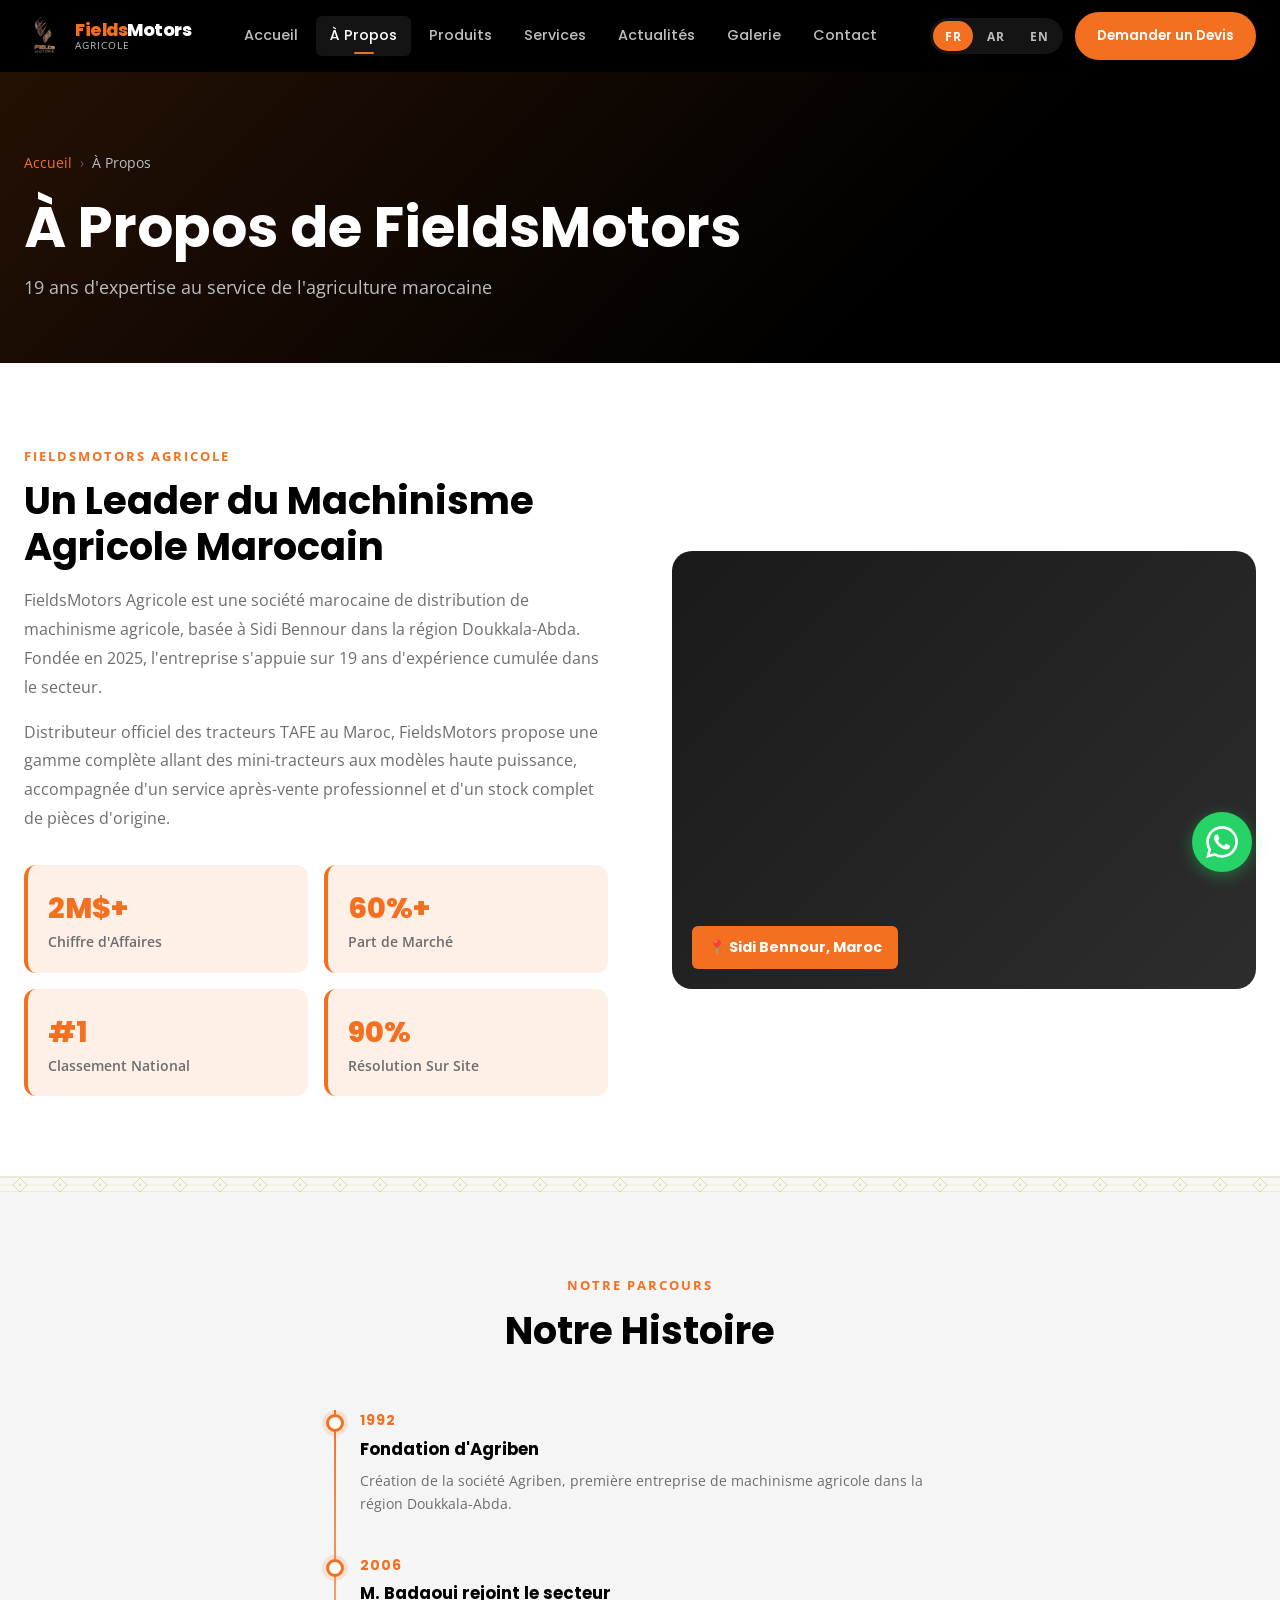
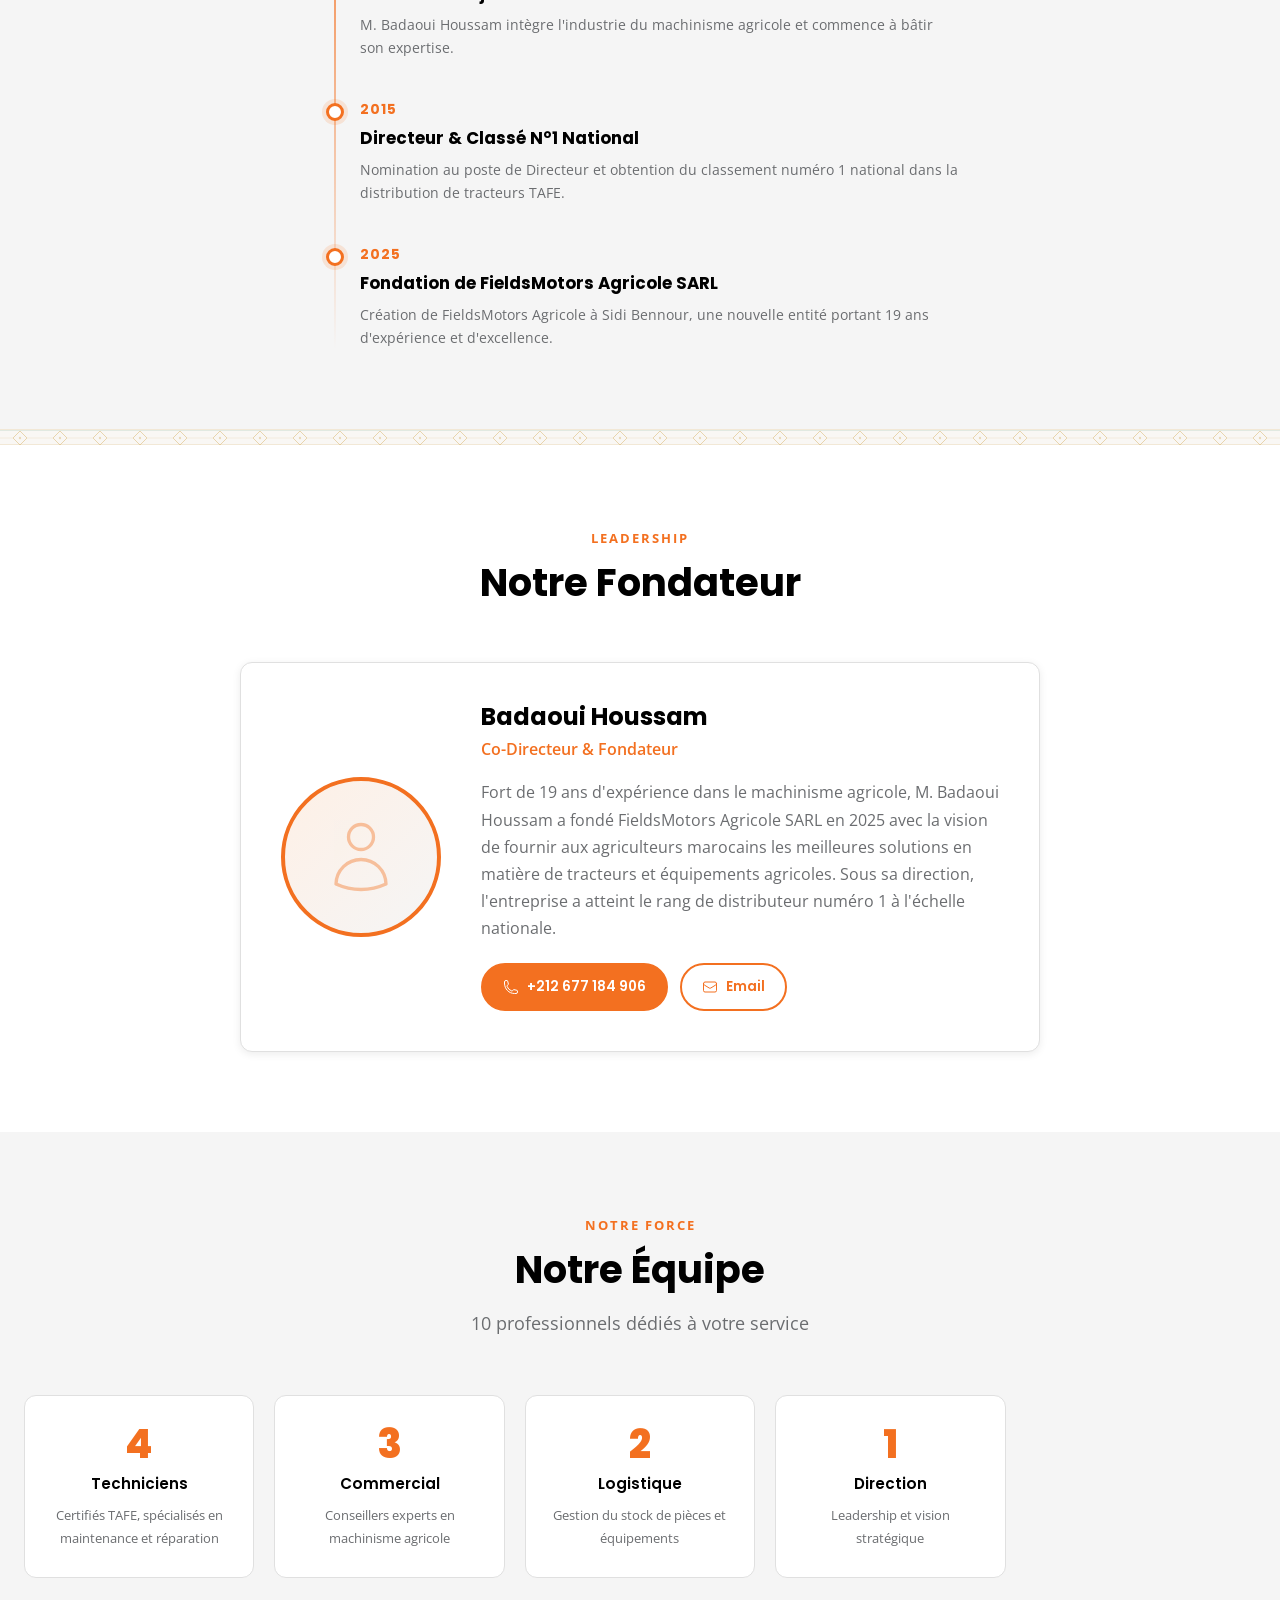
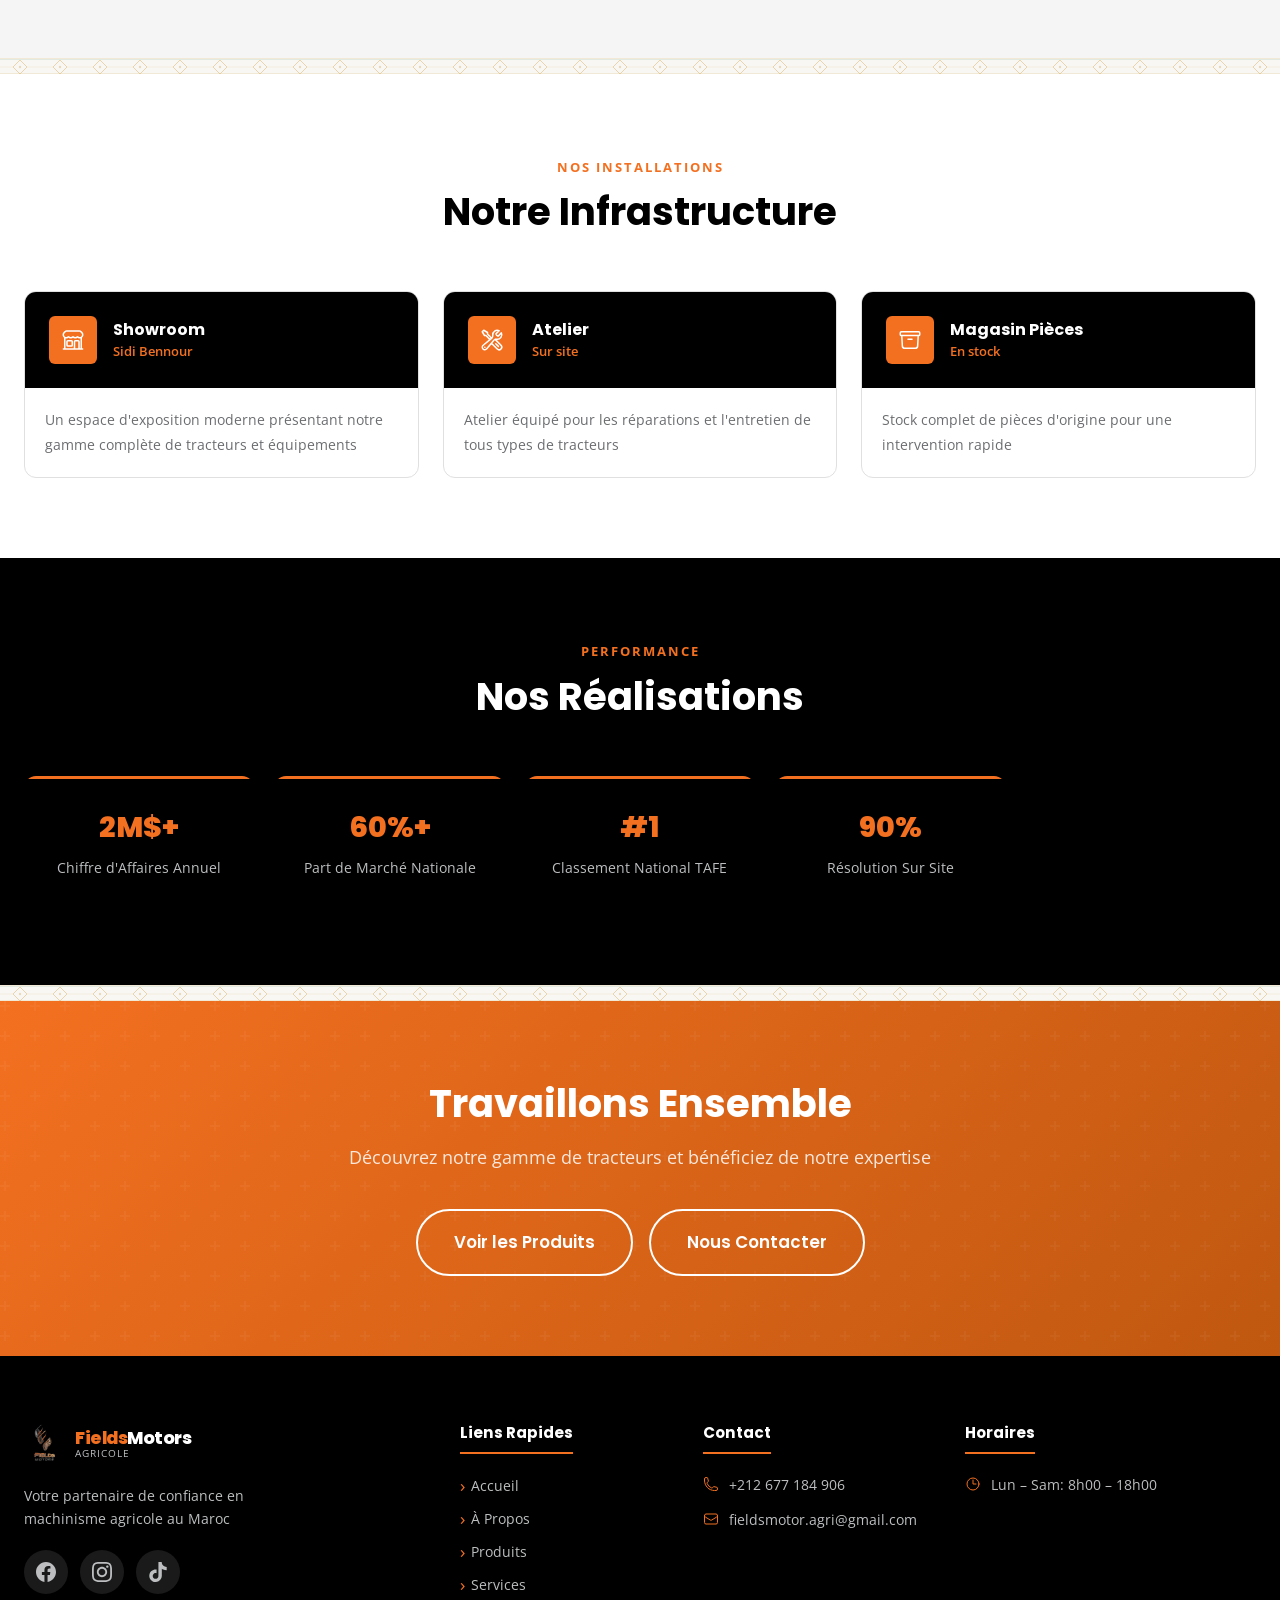
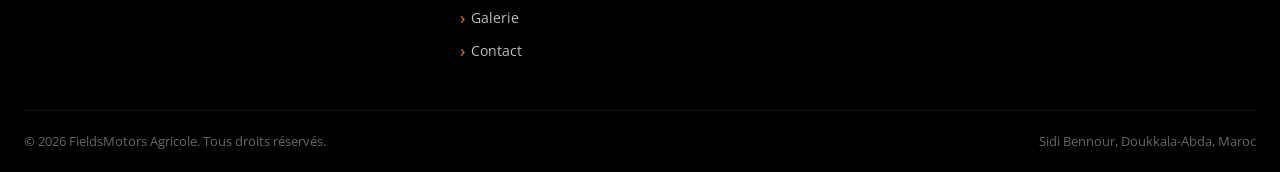
==== about.html @ 473019d5 "Initial commit - FieldsMotors Agricole website" ====
<!DOCTYPE html>
<html lang="fr" dir="ltr">
<head>
  <meta charset="UTF-8" />
  <meta name="viewport" content="width=device-width, initial-scale=1.0" />
  <title>À Propos - FieldsMotors Agricole</title>
  <meta name="description" content="Découvrez l'histoire de FieldsMotors Agricole, fondée à Sidi Bennour avec 19 ans d'expérience dans le machinisme agricole au Maroc." />
  <link rel="canonical" href="https://www.fieldsmotors.ma/about.html" />
  <link rel="icon" href="/favicon.ico" sizes="any" />
  <link rel="icon" href="/assets/images/favicon.svg" type="image/svg+xml" />
  <link rel="icon" type="image/png" sizes="96x96" href="/assets/images/favicon-96x96.png" />
  <link rel="apple-touch-icon" href="/assets/images/apple-touch-icon.png" />
  <link rel="manifest" href="/site.webmanifest" />
  <meta name="theme-color" content="#F37020" />
  <link rel="preconnect" href="https://fonts.googleapis.com" />
  <link rel="preconnect" href="https://fonts.gstatic.com" crossorigin />
  <link href="https://fonts.googleapis.com/css2?family=Poppins:wght@400;500;600;700;800&family=Open+Sans:wght@400;500;600&family=Cairo:wght@400;600;700;800&display=swap" rel="stylesheet" />
  <link rel="stylesheet" href="/assets/css/main.css" />
  <script type="application/ld+json">
  {"@context":"https://schema.org","@type":"LocalBusiness","name":"FieldsMotors Agricole","url":"https://www.fieldsmotors.ma","telephone":"+212677184906","address":{"@type":"PostalAddress","addressLocality":"Sidi Bennour","addressRegion":"Doukkala-Abda","addressCountry":"MA"}}
  </script>
</head>
<body>
  <a href="#main-content" class="skip-nav">Aller au contenu principal</a>

  <header class="site-header" role="banner">
    <div class="container header-inner">
      <a href="/" class="logo" aria-label="FieldsMotors Agricole - Accueil">
        <img src="/assets/images/logo.png" alt="FieldsMotors Logo" width="48" height="48" onerror="this.style.display='none'" />
        <div class="logo-text">
          <span class="logo-name">Fields<span>Motors</span></span>
          <span class="logo-tagline">Agricole</span>
        </div>
      </a>
      <nav class="main-nav" aria-label="Navigation principale">
        <a href="/" data-i18n="nav.home">Accueil</a>
        <a href="/about.html" data-i18n="nav.about">À Propos</a>
        <a href="/products.html" data-i18n="nav.products">Produits</a>
        <a href="/services.html" data-i18n="nav.services">Services</a>
        <a href="/news.html" data-i18n="nav.news">Actualités</a>
        <a href="/gallery.html" data-i18n="nav.gallery">Galerie</a>
        <a href="/contact.html" data-i18n="nav.contact">Contact</a>
      </nav>
      <div class="header-actions">
        <div class="lang-switcher" role="group" aria-label="Changer de langue">
          <button class="lang-btn active" data-lang="fr">FR</button>
          <button class="lang-btn" data-lang="ar">AR</button>
          <button class="lang-btn" data-lang="en">EN</button>
        </div>
        <a href="/contact.html" class="btn btn-primary btn-sm" data-i18n="nav.quote">Demander un Devis</a>
        <button class="menu-toggle" aria-label="Menu" aria-expanded="false" aria-controls="mobile-nav">
          <span></span><span></span><span></span>
        </button>
      </div>
    </div>
  </header>

  <nav class="mobile-nav" id="mobile-nav" aria-label="Navigation mobile">
    <a href="/" data-i18n="nav.home">Accueil</a>
    <a href="/about.html" data-i18n="nav.about">À Propos</a>
    <a href="/products.html" data-i18n="nav.products">Produits</a>
    <a href="/services.html" data-i18n="nav.services">Services</a>
    <a href="/news.html" data-i18n="nav.news">Actualités</a>
    <a href="/gallery.html" data-i18n="nav.gallery">Galerie</a>
    <a href="/contact.html" data-i18n="nav.contact">Contact</a>
    <div class="mobile-lang">
      <button class="lang-btn" data-lang="fr">FR</button>
      <button class="lang-btn" data-lang="ar">AR</button>
      <button class="lang-btn" data-lang="en">EN</button>
    </div>
  </nav>

  <main id="main-content">

    <!-- Page Hero -->
    <div class="page-hero">
      <div class="container">
        <nav class="breadcrumb" aria-label="Fil d'Ariane">
          <a href="/" data-i18n="nav.home">Accueil</a>
          <span class="breadcrumb-sep" aria-hidden="true">›</span>
          <span data-i18n="nav.about">À Propos</span>
        </nav>
        <h1 data-i18n="about.title">À Propos de FieldsMotors</h1>
        <p data-i18n="about.subtitle">19 ans d'expertise au service de l'agriculture marocaine</p>
      </div>
    </div>

    <!-- Company Overview -->
    <section class="section" aria-labelledby="overview-heading">
      <div class="container">
        <div style="display:grid;grid-template-columns:1fr 1fr;gap:64px;align-items:center;">
          <div class="reveal-left">
            <span class="section-label">FieldsMotors Agricole</span>
            <h2 class="section-title" id="overview-heading">Un Leader du Machinisme Agricole Marocain</h2>
            <p style="color:var(--color-text-secondary);margin-bottom:16px;line-height:1.8;">
              FieldsMotors Agricole est une société marocaine de distribution de machinisme agricole, basée à Sidi Bennour dans la région Doukkala-Abda. Fondée en 2025, l'entreprise s'appuie sur 19 ans d'expérience cumulée dans le secteur.
            </p>
            <p style="color:var(--color-text-secondary);margin-bottom:32px;line-height:1.8;">
              Distributeur officiel des tracteurs TAFE au Maroc, FieldsMotors propose une gamme complète allant des mini-tracteurs aux modèles haute puissance, accompagnée d'un service après-vente professionnel et d'un stock complet de pièces d'origine.
            </p>
            <div style="display:grid;grid-template-columns:1fr 1fr;gap:16px;">
              <div style="padding:20px;background:var(--color-orange-tint);border-radius:var(--radius-md);border-left:4px solid var(--color-orange);">
                <div style="font-family:var(--font-heading);font-size:1.8rem;font-weight:800;color:var(--color-orange);">2M$+</div>
                <div style="font-size:0.85rem;color:var(--color-text-secondary);font-weight:600;">Chiffre d'Affaires</div>
              </div>
              <div style="padding:20px;background:var(--color-orange-tint);border-radius:var(--radius-md);border-left:4px solid var(--color-orange);">
                <div style="font-family:var(--font-heading);font-size:1.8rem;font-weight:800;color:var(--color-orange);">60%+</div>
                <div style="font-size:0.85rem;color:var(--color-text-secondary);font-weight:600;">Part de Marché</div>
              </div>
              <div style="padding:20px;background:var(--color-orange-tint);border-radius:var(--radius-md);border-left:4px solid var(--color-orange);">
                <div style="font-family:var(--font-heading);font-size:1.8rem;font-weight:800;color:var(--color-orange);">#1</div>
                <div style="font-size:0.85rem;color:var(--color-text-secondary);font-weight:600;">Classement National</div>
              </div>
              <div style="padding:20px;background:var(--color-orange-tint);border-radius:var(--radius-md);border-left:4px solid var(--color-orange);">
                <div style="font-family:var(--font-heading);font-size:1.8rem;font-weight:800;color:var(--color-orange);">90%</div>
                <div style="font-size:0.85rem;color:var(--color-text-secondary);font-weight:600;">Résolution Sur Site</div>
              </div>
            </div>
          </div>
          <div class="reveal-right">
            <!-- Company image placeholder -->
            <div style="border-radius:var(--radius-lg);overflow:hidden;aspect-ratio:4/3;background:linear-gradient(135deg,#1a1a1a,#2d2d2d);display:flex;align-items:center;justify-content:center;position:relative;">
              <img src="/assets/images/showroom.webp" alt="Showroom FieldsMotors Sidi Bennour" style="width:100%;height:100%;object-fit:cover;" loading="lazy" onerror="this.style.display='none'" />
              <div style="position:absolute;bottom:20px;left:20px;background:var(--color-orange);color:white;padding:10px 16px;border-radius:var(--radius-sm);font-family:var(--font-heading);font-weight:700;font-size:0.9rem;">
                📍 Sidi Bennour, Maroc
              </div>
            </div>
          </div>
        </div>
      </div>
    </section>

    <div class="zellige-divider" aria-hidden="true"></div>

    <!-- Timeline -->
    <section class="section section-bg-light" aria-labelledby="timeline-heading">
      <div class="container">
        <div class="section-header text-center reveal">
          <span class="section-label">Notre Parcours</span>
          <h2 class="section-title" id="timeline-heading" data-i18n="about.timeline_title">Notre Histoire</h2>
        </div>
        <div style="max-width:640px;margin:0 auto;">
          <div class="timeline">
            <div class="timeline-item">
              <div class="timeline-dot"></div>
              <div class="timeline-year">1992</div>
              <div class="timeline-title" data-i18n="about.t_1992">Fondation d'Agriben</div>
              <div class="timeline-desc">Création de la société Agriben, première entreprise de machinisme agricole dans la région Doukkala-Abda.</div>
            </div>
            <div class="timeline-item">
              <div class="timeline-dot"></div>
              <div class="timeline-year">2006</div>
              <div class="timeline-title" data-i18n="about.t_2006">M. Badaoui rejoint le secteur</div>
              <div class="timeline-desc">M. Badaoui Houssam intègre l'industrie du machinisme agricole et commence à bâtir son expertise.</div>
            </div>
            <div class="timeline-item">
              <div class="timeline-dot"></div>
              <div class="timeline-year">2015</div>
              <div class="timeline-title" data-i18n="about.t_2015">Directeur & Classé N°1 National</div>
              <div class="timeline-desc">Nomination au poste de Directeur et obtention du classement numéro 1 national dans la distribution de tracteurs TAFE.</div>
            </div>
            <div class="timeline-item">
              <div class="timeline-dot"></div>
              <div class="timeline-year">2025</div>
              <div class="timeline-title" data-i18n="about.t_2025">Fondation de FieldsMotors Agricole</div>
              <div class="timeline-desc">Création de FieldsMotors Agricole à Sidi Bennour, une nouvelle entité portant 19 ans d'expérience et d'excellence.</div>
            </div>
          </div>
        </div>
      </div>
    </section>

    <div class="zellige-divider" aria-hidden="true"></div>

    <!-- Founder -->
    <section class="section" aria-labelledby="founder-heading">
      <div class="container">
        <div class="section-header text-center reveal">
          <span class="section-label">Leadership</span>
          <h2 class="section-title" id="founder-heading" data-i18n="about.founder_title">Notre Fondateur</h2>
        </div>
        <div class="founder-card reveal" style="max-width:800px;margin:0 auto;">
          <div class="founder-photo">
            <img src="/assets/images/founder.webp" alt="Badaoui Houssam - Co-Directeur FieldsMotors" loading="lazy"
              onerror="this.style.display='none';this.nextElementSibling.style.display='flex'" />
            <div class="founder-photo-placeholder" style="display:none;align-items:center;justify-content:center;width:100%;height:100%;">
              <svg xmlns="http://www.w3.org/2000/svg" fill="none" viewBox="0 0 24 24" stroke-width="1" stroke="currentColor" aria-hidden="true"><path stroke-linecap="round" stroke-linejoin="round" d="M15.75 6a3.75 3.75 0 11-7.5 0 3.75 3.75 0 017.5 0zM4.501 20.118a7.5 7.5 0 0114.998 0A17.933 17.933 0 0112 21.75c-2.676 0-5.216-.584-7.499-1.632z" /></svg>
            </div>
          </div>
          <div>
            <h3 class="founder-name" data-i18n="about.founder_name">Badaoui Houssam</h3>
            <p class="founder-role" data-i18n="about.founder_role">Co-Directeur & Fondateur</p>
            <p class="founder-bio" data-i18n="about.founder_bio">Fort de 19 ans d'expérience dans le machinisme agricole, M. Badaoui Houssam a fondé FieldsMotors Agricole en 2025 avec la vision de fournir aux agriculteurs marocains les meilleures solutions en matière de tracteurs et équipements agricoles.</p>
            <div style="display:flex;gap:12px;margin-top:20px;flex-wrap:wrap;">
              <a href="tel:+212677184906" class="btn btn-primary btn-sm">
                <svg xmlns="http://www.w3.org/2000/svg" fill="none" viewBox="0 0 24 24" stroke-width="1.5" stroke="currentColor" style="width:16px;height:16px;" aria-hidden="true"><path stroke-linecap="round" stroke-linejoin="round" d="M2.25 6.75c0 8.284 6.716 15 15 15h2.25a2.25 2.25 0 002.25-2.25v-1.372c0-.516-.351-.966-.852-1.091l-4.423-1.106c-.44-.11-.902.055-1.173.417l-.97 1.293c-.282.376-.769.542-1.21.38a12.035 12.035 0 01-7.143-7.143c-.162-.441.004-.928.38-1.21l1.293-.97c.363-.271.527-.734.417-1.173L6.963 3.102a1.125 1.125 0 00-1.091-.852H4.5A2.25 2.25 0 002.25 4.5v2.25z" /></svg>
                +212 677 184 906
              </a>
              <a href="mailto:fieldsmotor.agri@gmail.com" class="btn btn-outline btn-sm">
                <svg xmlns="http://www.w3.org/2000/svg" fill="none" viewBox="0 0 24 24" stroke-width="1.5" stroke="currentColor" style="width:16px;height:16px;" aria-hidden="true"><path stroke-linecap="round" stroke-linejoin="round" d="M21.75 6.75v10.5a2.25 2.25 0 01-2.25 2.25h-15a2.25 2.25 0 01-2.25-2.25V6.75m19.5 0A2.25 2.25 0 0019.5 4.5h-15a2.25 2.25 0 00-2.25 2.25m19.5 0v.243a2.25 2.25 0 01-1.07 1.916l-7.5 4.615a2.25 2.25 0 01-2.36 0L3.32 8.91a2.25 2.25 0 01-1.07-1.916V6.75" /></svg>
                Email
              </a>
            </div>
          </div>
        </div>
      </div>
    </section>

    <!-- Team -->
    <section class="section section-bg-light" aria-labelledby="team-heading">
      <div class="container">
        <div class="section-header text-center reveal">
          <span class="section-label">Notre Force</span>
          <h2 class="section-title" id="team-heading" data-i18n="about.team_title">Notre Équipe</h2>
          <p class="section-subtitle">10 professionnels dédiés à votre service</p>
        </div>
        <div class="team-grid stagger">
          <div class="team-card">
            <div class="team-count" data-counter="4">4</div>
            <div class="team-role" data-i18n="about.team_technicians">Techniciens</div>
            <p style="font-size:0.82rem;color:var(--color-text-secondary);margin-top:8px;">Certifiés TAFE, spécialisés en maintenance et réparation</p>
          </div>
          <div class="team-card">
            <div class="team-count" data-counter="3">3</div>
            <div class="team-role" data-i18n="about.team_sales">Commercial</div>
            <p style="font-size:0.82rem;color:var(--color-text-secondary);margin-top:8px;">Conseillers experts en machinisme agricole</p>
          </div>
          <div class="team-card">
            <div class="team-count" data-counter="2">2</div>
            <div class="team-role" data-i18n="about.team_warehouse">Logistique</div>
            <p style="font-size:0.82rem;color:var(--color-text-secondary);margin-top:8px;">Gestion du stock de pièces et équipements</p>
          </div>
          <div class="team-card">
            <div class="team-count" data-counter="1">1</div>
            <div class="team-role" data-i18n="about.team_management">Direction</div>
            <p style="font-size:0.82rem;color:var(--color-text-secondary);margin-top:8px;">Leadership et vision stratégique</p>
          </div>
        </div>
      </div>
    </section>

    <div class="zellige-divider" aria-hidden="true"></div>

    <!-- Infrastructure -->
    <section class="section" aria-labelledby="infra-heading">
      <div class="container">
        <div class="section-header text-center reveal">
          <span class="section-label">Nos Installations</span>
          <h2 class="section-title" id="infra-heading" data-i18n="about.infra_title">Notre Infrastructure</h2>
        </div>
        <div class="infra-grid stagger">
          <div class="infra-card">
            <div class="infra-card-header">
              <div class="infra-icon" aria-hidden="true">
                <svg xmlns="http://www.w3.org/2000/svg" fill="none" viewBox="0 0 24 24" stroke-width="1.5" stroke="currentColor"><path stroke-linecap="round" stroke-linejoin="round" d="M13.5 21v-7.5a.75.75 0 01.75-.75h3a.75.75 0 01.75.75V21m-4.5 0H2.36m11.14 0H18m0 0h3.64m-1.39 0V9.349m-16.5 11.65V9.35m0 0a3.001 3.001 0 003.75-.615A2.993 2.993 0 009.75 9.75c.896 0 1.7-.393 2.25-1.016a2.993 2.993 0 002.25 1.016c.896 0 1.7-.393 2.25-1.016a3.001 3.001 0 003.75.614m-16.5 0a3.004 3.004 0 01-.621-4.72L4.318 3.44A1.5 1.5 0 015.378 3h13.243a1.5 1.5 0 011.06.44l1.19 1.189a3 3 0 01-.621 4.72m-13.5 8.65h3.75a.75.75 0 00.75-.75V13.5a.75.75 0 00-.75-.75H6.75a.75.75 0 00-.75.75v3.75c0 .415.336.75.75.75z" /></svg>
              </div>
              <div>
                <h3 data-i18n="about.infra_showroom">Showroom</h3>
                <div class="infra-location" data-i18n="about.infra_showroom_loc">Sidi Bennour</div>
              </div>
            </div>
            <div class="infra-card-body">
              <p data-i18n="about.infra_showroom_desc">Un espace d'exposition moderne présentant notre gamme complète de tracteurs et équipements</p>
            </div>
          </div>
          <div class="infra-card">
            <div class="infra-card-header">
              <div class="infra-icon" aria-hidden="true">
                <svg xmlns="http://www.w3.org/2000/svg" fill="none" viewBox="0 0 24 24" stroke-width="1.5" stroke="currentColor"><path stroke-linecap="round" stroke-linejoin="round" d="M11.42 15.17L17.25 21A2.652 2.652 0 0021 17.25l-5.877-5.877M11.42 15.17l2.496-3.03c.317-.384.74-.626 1.208-.766M11.42 15.17l-4.655 5.653a2.548 2.548 0 11-3.586-3.586l6.837-5.63m5.108-.233c.55-.164 1.163-.188 1.743-.14a4.5 4.5 0 004.486-6.336l-3.276 3.277a3.004 3.004 0 01-2.25-2.25l3.276-3.276a4.5 4.5 0 00-6.336 4.486c.091 1.076-.071 2.264-.904 2.95l-.102.085m-1.745 1.437L5.909 7.5H4.5L2.25 3.75l1.5-1.5L7.5 4.5v1.409l4.26 4.26m-1.745 1.437l1.745-1.437m6.615 8.206L15.75 15.75M4.867 19.125h.008v.008h-.008v-.008z" /></svg>
              </div>
              <div>
                <h3 data-i18n="about.infra_workshop">Atelier</h3>
                <div class="infra-location" data-i18n="about.infra_workshop_loc">Sur site</div>
              </div>
            </div>
            <div class="infra-card-body">
              <p data-i18n="about.infra_workshop_desc">Atelier équipé pour les réparations et l'entretien de tous types de tracteurs</p>
            </div>
          </div>
          <div class="infra-card">
            <div class="infra-card-header">
              <div class="infra-icon" aria-hidden="true">
                <svg xmlns="http://www.w3.org/2000/svg" fill="none" viewBox="0 0 24 24" stroke-width="1.5" stroke="currentColor"><path stroke-linecap="round" stroke-linejoin="round" d="M20.25 7.5l-.625 10.632a2.25 2.25 0 01-2.247 2.118H6.622a2.25 2.25 0 01-2.247-2.118L3.75 7.5M10 11.25h4M3.375 7.5h17.25c.621 0 1.125-.504 1.125-1.125v-1.5c0-.621-.504-1.125-1.125-1.125H3.375c-.621 0-1.125.504-1.125 1.125v1.5c0 .621.504 1.125 1.125 1.125z" /></svg>
              </div>
              <div>
                <h3 data-i18n="about.infra_parts">Magasin Pièces</h3>
                <div class="infra-location" data-i18n="about.infra_parts_loc">En stock</div>
              </div>
            </div>
            <div class="infra-card-body">
              <p data-i18n="about.infra_parts_desc">Stock complet de pièces d'origine pour une intervention rapide</p>
            </div>
          </div>
        </div>
      </div>
    </section>

    <!-- Achievements -->
    <section class="section section-bg-dark" aria-labelledby="achievements-heading">
      <div class="container">
        <div class="section-header text-center reveal">
          <span class="section-label" style="color:var(--color-orange);">Performance</span>
          <h2 class="section-title" id="achievements-heading" data-i18n="about.achievements_title">Nos Réalisations</h2>
        </div>
        <div class="achievements-grid stagger">
          <div class="achievement-badge">
            <div class="achievement-value">2M$+</div>
            <div class="achievement-label">Chiffre d'Affaires Annuel</div>
          </div>
          <div class="achievement-badge">
            <div class="achievement-value">60%+</div>
            <div class="achievement-label">Part de Marché Nationale</div>
          </div>
          <div class="achievement-badge">
            <div class="achievement-value">#1</div>
            <div class="achievement-label">Classement National TAFE</div>
          </div>
          <div class="achievement-badge">
            <div class="achievement-value">90%</div>
            <div class="achievement-label">Résolution Sur Site</div>
          </div>
        </div>
      </div>
    </section>

    <div class="zellige-divider" aria-hidden="true"></div>

    <!-- CTA -->
    <section class="cta-section">
      <div class="container">
        <h2>Travaillons Ensemble</h2>
        <p>Découvrez notre gamme de tracteurs et bénéficiez de notre expertise</p>
        <div class="cta-actions">
          <a href="/products.html" class="btn btn-secondary btn-lg">Voir les Produits</a>
          <a href="/contact.html" class="btn btn-secondary btn-lg">Nous Contacter</a>
        </div>
      </div>
    </section>

  </main>

  <!-- Footer (same as index) -->
  <footer class="site-footer" role="contentinfo">
    <div class="container">
      <div class="footer-grid">
        <div class="footer-brand">
          <a href="/" class="logo"><img src="/assets/images/logo.png" alt="FieldsMotors Logo" width="40" height="40" onerror="this.style.display='none'" /><div class="logo-text"><span class="logo-name">Fields<span>Motors</span></span><span class="logo-tagline">Agricole</span></div></a>
          <p class="footer-tagline" data-i18n="footer.tagline">Votre partenaire de confiance en machinisme agricole au Maroc</p>
          <div class="social-links">
            <a href="https://www.facebook.com/share/1BM3pNTTG8/?mibextid=wwXIfr" class="social-link" aria-label="Facebook"><svg xmlns="http://www.w3.org/2000/svg" viewBox="0 0 24 24" fill="currentColor"><path d="M24 12.073c0-6.627-5.373-12-12-12s-12 5.373-12 12c0 5.99 4.388 10.954 10.125 11.854v-8.385H7.078v-3.47h3.047V9.43c0-3.007 1.792-4.669 4.533-4.669 1.312 0 2.686.235 2.686.235v2.953H15.83c-1.491 0-1.956.925-1.956 1.874v2.25h3.328l-.532 3.47h-2.796v8.385C19.612 23.027 24 18.062 24 12.073z"/></svg></a>
            <a href="https://www.instagram.com/fieldsmotor_agricole?igsh=MWEyeWpteXQ4NmF6cQ==" class="social-link" aria-label="Instagram"><svg xmlns="http://www.w3.org/2000/svg" viewBox="0 0 24 24" fill="currentColor"><path d="M12 2.163c3.204 0 3.584.012 4.85.07 3.252.148 4.771 1.691 4.919 4.919.058 1.265.069 1.645.069 4.849 0 3.205-.012 3.584-.069 4.849-.149 3.225-1.664 4.771-4.919 4.919-1.266.058-1.644.07-4.85.07-3.204 0-3.584-.012-4.849-.07-3.26-.149-4.771-1.699-4.919-4.92-.058-1.265-.07-1.644-.07-4.849 0-3.204.013-3.583.07-4.849.149-3.227 1.664-4.771 4.919-4.919 1.266-.057 1.645-.069 4.849-.069zm0-2.163c-3.259 0-3.667.014-4.947.072-4.358.2-6.78 2.618-6.98 6.98-.059 1.281-.073 1.689-.073 4.948 0 3.259.014 3.668.072 4.948.2 4.358 2.618 6.78 6.98 6.98 1.281.058 1.689.072 4.948.072 3.259 0 3.668-.014 4.948-.072 4.354-.2 6.782-2.618 6.979-6.98.059-1.28.073-1.689.073-4.948 0-3.259-.014-3.667-.072-4.947-.196-4.354-2.617-6.78-6.979-6.98-1.281-.059-1.69-.073-4.949-.073zm0 5.838c-3.403 0-6.162 2.759-6.162 6.162s2.759 6.163 6.162 6.163 6.162-2.759 6.162-6.163c0-3.403-2.759-6.162-6.162-6.162zm0 10.162c-2.209 0-4-1.79-4-4 0-2.209 1.791-4 4-4s4 1.791 4 4c0 2.21-1.791 4-4 4zm6.406-11.845c-.796 0-1.441.645-1.441 1.44s.645 1.44 1.441 1.44c.795 0 1.439-.645 1.439-1.44s-.644-1.44-1.439-1.44z"/></svg></a>
            <a href="https://www.tiktok.com/@fieldsmotors.agricole?_r=1&_t=ZS-95PN9SLzEc1" class="social-link" aria-label="TikTok"><svg xmlns="http://www.w3.org/2000/svg" viewBox="0 0 24 24" fill="currentColor"><path d="M12.525.02c1.31-.02 2.61-.01 3.91-.02.08 1.53.63 3.09 1.75 4.17 1.12 1.11 2.7 1.62 4.24 1.79v4.03c-1.44-.05-2.89-.35-4.2-.97-.57-.26-1.1-.59-1.62-.93-.01 2.92.01 5.84-.02 8.75-.08 1.4-.54 2.79-1.35 3.94-1.31 1.92-3.58 3.17-5.91 3.21-1.43.08-2.86-.31-4.08-1.03-2.02-1.19-3.44-3.37-3.65-5.71-.02-.5-.03-1-.01-1.49.18-1.9 1.12-3.72 2.58-4.96 1.66-1.44 3.98-2.13 6.15-1.72.02 1.48-.04 2.96-.04 4.44-.99-.32-2.15-.23-3.02.37-.63.41-1.11 1.04-1.36 1.75-.21.51-.15 1.07-.14 1.61.24 1.64 1.82 3.02 3.5 2.87 1.12-.01 2.19-.66 2.77-1.61.19-.33.4-.67.41-1.06.1-1.79.06-3.57.07-5.36.01-4.03-.01-8.05.02-12.07z"/></svg></a>
          </div>
        </div>
        <div class="footer-col"><h4 data-i18n="footer.links_title">Liens Rapides</h4><nav class="footer-links"><a href="/" data-i18n="nav.home">Accueil</a><a href="/about.html" data-i18n="nav.about">À Propos</a><a href="/products.html" data-i18n="nav.products">Produits</a><a href="/services.html" data-i18n="nav.services">Services</a><a href="/gallery.html" data-i18n="nav.gallery">Galerie</a><a href="/contact.html" data-i18n="nav.contact">Contact</a></nav></div>
        <div class="footer-col"><h4 data-i18n="footer.contact_title">Contact</h4><div class="footer-contact-items"><div class="footer-contact-item"><svg xmlns="http://www.w3.org/2000/svg" fill="none" viewBox="0 0 24 24" stroke-width="1.5" stroke="currentColor" aria-hidden="true"><path stroke-linecap="round" stroke-linejoin="round" d="M2.25 6.75c0 8.284 6.716 15 15 15h2.25a2.25 2.25 0 002.25-2.25v-1.372c0-.516-.351-.966-.852-1.091l-4.423-1.106c-.44-.11-.902.055-1.173.417l-.97 1.293c-.282.376-.769.542-1.21.38a12.035 12.035 0 01-7.143-7.143c-.162-.441.004-.928.38-1.21l1.293-.97c.363-.271.527-.734.417-1.173L6.963 3.102a1.125 1.125 0 00-1.091-.852H4.5A2.25 2.25 0 002.25 4.5v2.25z" /></svg><a href="tel:+212677184906">+212 677 184 906</a></div><div class="footer-contact-item"><svg xmlns="http://www.w3.org/2000/svg" fill="none" viewBox="0 0 24 24" stroke-width="1.5" stroke="currentColor" aria-hidden="true"><path stroke-linecap="round" stroke-linejoin="round" d="M21.75 6.75v10.5a2.25 2.25 0 01-2.25 2.25h-15a2.25 2.25 0 01-2.25-2.25V6.75m19.5 0A2.25 2.25 0 0019.5 4.5h-15a2.25 2.25 0 00-2.25 2.25m19.5 0v.243a2.25 2.25 0 01-1.07 1.916l-7.5 4.615a2.25 2.25 0 01-2.36 0L3.32 8.91a2.25 2.25 0 01-1.07-1.916V6.75" /></svg><a href="mailto:fieldsmotor.agri@gmail.com">fieldsmotor.agri@gmail.com</a></div></div></div>
        <div class="footer-col"><h4>Horaires</h4><div class="footer-contact-items"><div class="footer-contact-item"><svg xmlns="http://www.w3.org/2000/svg" fill="none" viewBox="0 0 24 24" stroke-width="1.5" stroke="currentColor" aria-hidden="true"><path stroke-linecap="round" stroke-linejoin="round" d="M12 6v6h4.5m4.5 0a9 9 0 11-18 0 9 9 0 0118 0z" /></svg><span data-i18n="contact.hours">Lun – Sam: 8h00 – 18h00</span></div></div></div>
      </div>
      <div class="footer-bottom">
        <span>© <span id="footer-year"></span> FieldsMotors Agricole. Tous droits réservés.</span>
        <span>Sidi Bennour, Doukkala-Abda, Maroc</span>
      </div>
    </div>
  </footer>

  <a href="https://wa.me/212677184906" class="whatsapp-float" target="_blank" rel="noopener noreferrer" aria-label="WhatsApp">
    <svg xmlns="http://www.w3.org/2000/svg" viewBox="0 0 24 24" fill="currentColor" aria-hidden="true"><path d="M17.472 14.382c-.297-.149-1.758-.867-2.03-.967-.273-.099-.471-.148-.67.15-.197.297-.767.966-.94 1.164-.173.199-.347.223-.644.075-.297-.15-1.255-.463-2.39-1.475-.883-.788-1.48-1.761-1.653-2.059-.173-.297-.018-.458.13-.606.134-.133.298-.347.446-.52.149-.174.198-.298.298-.497.099-.198.05-.371-.025-.52-.075-.149-.669-1.612-.916-2.207-.242-.579-.487-.5-.669-.51-.173-.008-.371-.01-.57-.01-.198 0-.52.074-.792.372-.272.297-1.04 1.016-1.04 2.479 0 1.462 1.065 2.875 1.213 3.074.149.198 2.096 3.2 5.077 4.487.709.306 1.262.489 1.694.625.712.227 1.36.195 1.871.118.571-.085 1.758-.719 2.006-1.413.248-.694.248-1.289.173-1.413-.074-.124-.272-.198-.57-.347m-5.421 7.403h-.004a9.87 9.87 0 01-5.031-1.378l-.361-.214-3.741.982.998-3.648-.235-.374a9.86 9.86 0 01-1.51-5.26c.001-5.45 4.436-9.884 9.888-9.884 2.64 0 5.122 1.03 6.988 2.898a9.825 9.825 0 012.893 6.994c-.003 5.45-4.437 9.884-9.885 9.884m8.413-18.297A11.815 11.815 0 0012.05 0C5.495 0 .16 5.335.157 11.892c0 2.096.547 4.142 1.588 5.945L.057 24l6.305-1.654a11.882 11.882 0 005.683 1.448h.005c6.554 0 11.89-5.335 11.893-11.893a11.821 11.821 0 00-3.48-8.413z"/></svg>
  </a>

  <script src="/assets/js/i18n.js"></script>
  <script src="/assets/js/main.js"></script>
  <script>document.getElementById('footer-year').textContent = new Date().getFullYear();</script>
</body>
</html>
---- assets/css/main.css ----
/* ============================================================
   FieldsMotors Agricole SARL - Main Stylesheet
   Version: 1.0 | April 2026
   ============================================================ */

/* ── CSS Custom Properties ── */
:root {
  --color-orange: #F37020;
  --color-orange-dark: #d55e10;
  --color-orange-tint: #FEF0E6;
  --color-black: #000000;
  --color-grey: #BCBEC0;
  --color-grey-dark: #6b6d70;
  --color-grey-light: #f5f5f5;
  --color-white: #FFFFFF;
  --color-text: #1a1a1a;
  --color-text-secondary: #6b6d70;
  --color-border: #e0e0e0;
  --color-success: #28a745;
  --color-error: #dc3545;

  --font-heading: 'Poppins', sans-serif;
  --font-body: 'Open Sans', sans-serif;
  --font-arabic: 'Cairo', sans-serif;

  --shadow-sm: 0 2px 8px rgba(0,0,0,0.08);
  --shadow-md: 0 4px 20px rgba(0,0,0,0.12);
  --shadow-lg: 0 8px 40px rgba(0,0,0,0.16);
  --shadow-orange: 0 4px 20px rgba(243,112,32,0.3);

  --radius-sm: 6px;
  --radius-md: 12px;
  --radius-lg: 20px;
  --radius-full: 9999px;

  --transition: 200ms ease;
  --transition-slow: 400ms ease;

  --container: 1280px;
  --section-py: 80px;
  --header-height: 72px;
}

/* ── Reset & Base ── */
*, *::before, *::after {
  box-sizing: border-box;
  margin: 0;
  padding: 0;
}

html {
  scroll-behavior: smooth;
  font-size: 16px;
}

body {
  font-family: var(--font-body);
  color: var(--color-text);
  background: var(--color-white);
  line-height: 1.6;
  overflow-x: hidden;
  -webkit-font-smoothing: antialiased;
}

img {
  max-width: 100%;
  height: auto;
  display: block;
}

a {
  color: inherit;
  text-decoration: none;
}

ul, ol {
  list-style: none;
}

button {
  cursor: pointer;
  border: none;
  background: none;
  font-family: inherit;
}

input, textarea, select {
  font-family: inherit;
  font-size: inherit;
}

/* ── Skip Navigation ── */
.skip-nav {
  position: absolute;
  top: -100%;
  left: 0;
  background: var(--color-orange);
  color: var(--color-white);
  padding: 12px 24px;
  font-weight: 600;
  z-index: 9999;
  transition: top var(--transition);
}

.skip-nav:focus {
  top: 0;
}

/* ── Container ── */
.container {
  width: 100%;
  max-width: var(--container);
  margin-inline: auto;
  padding-inline: 24px;
}

/* ── Typography ── */
h1, h2, h3, h4, h5, h6 {
  font-family: var(--font-heading);
  font-weight: 700;
  line-height: 1.2;
  color: var(--color-black);
}

h1 { font-size: clamp(2rem, 5vw, 3.5rem); }
h2 { font-size: clamp(1.6rem, 3vw, 2.5rem); }
h3 { font-size: clamp(1.2rem, 2vw, 1.75rem); }
h4 { font-size: 1.25rem; }
h5 { font-size: 1.1rem; }

p { line-height: 1.7; }

.section-label {
  display: inline-block;
  font-size: 0.8rem;
  font-weight: 700;
  letter-spacing: 2px;
  text-transform: uppercase;
  color: var(--color-orange);
  margin-bottom: 12px;
}

.section-title {
  font-family: var(--font-heading);
  font-weight: 700;
  color: var(--color-black);
  margin-bottom: 16px;
}

.section-subtitle {
  color: var(--color-text-secondary);
  font-size: 1.1rem;
  max-width: 640px;
}

.text-center { text-align: center; }
.text-center .section-subtitle { margin-inline: auto; }

/* ── Buttons ── */
.btn {
  display: inline-flex;
  align-items: center;
  gap: 8px;
  padding: 14px 28px;
  font-family: var(--font-heading);
  font-weight: 600;
  font-size: 0.95rem;
  border-radius: var(--radius-full);
  transition: all var(--transition);
  cursor: pointer;
  border: 2px solid transparent;
  text-decoration: none;
  min-height: 48px;
  white-space: nowrap;
}

.btn-primary {
  background: var(--color-orange);
  color: var(--color-white);
  border-color: var(--color-orange);
}

.btn-primary:hover {
  background: var(--color-orange-dark);
  border-color: var(--color-orange-dark);
  transform: translateY(-2px);
  box-shadow: var(--shadow-orange);
}

.btn-secondary {
  background: transparent;
  color: var(--color-white);
  border-color: var(--color-white);
}

.btn-secondary:hover {
  background: var(--color-white);
  color: var(--color-orange);
  transform: translateY(-2px);
}

.btn-outline {
  background: transparent;
  color: var(--color-orange);
  border-color: var(--color-orange);
}

.btn-outline:hover {
  background: var(--color-orange);
  color: var(--color-white);
  transform: translateY(-2px);
}

.btn-dark {
  background: var(--color-black);
  color: var(--color-white);
  border-color: var(--color-black);
}

.btn-dark:hover {
  background: #333;
  border-color: #333;
  transform: translateY(-2px);
}

.btn-sm {
  padding: 10px 20px;
  font-size: 0.85rem;
}

.btn-lg {
  padding: 18px 36px;
  font-size: 1.05rem;
}

.btn-full {
  width: 100%;
  justify-content: center;
}

/* ── Badges ── */
.badge {
  display: inline-flex;
  align-items: center;
  gap: 4px;
  padding: 4px 12px;
  border-radius: var(--radius-full);
  font-size: 0.78rem;
  font-weight: 700;
  font-family: var(--font-heading);
}

.badge-hp {
  background: var(--color-orange);
  color: var(--color-white);
}

.badge-4wd {
  background: var(--color-success);
  color: var(--color-white);
}

.badge-2wd {
  background: var(--color-grey);
  color: var(--color-black);
}

/* ── Header ── */
.site-header {
  position: fixed;
  top: 0;
  left: 0;
  right: 0;
  height: var(--header-height);
  background: var(--color-black);
  z-index: 1000;
  transition: box-shadow var(--transition);
}

.site-header.scrolled {
  box-shadow: 0 2px 20px rgba(0,0,0,0.3);
}

.header-inner {
  display: flex;
  align-items: center;
  justify-content: space-between;
  height: 100%;
}

.logo {
  display: flex;
  align-items: center;
  gap: 12px;
  flex-shrink: 0;
}

.logo img {
  height: 48px;
  width: auto;
  object-fit: contain;
}

.logo-text {
  display: flex;
  flex-direction: column;
  line-height: 1.1;
}

.logo-name {
  font-family: var(--font-heading);
  font-weight: 800;
  font-size: 1.1rem;
  color: var(--color-orange);
  letter-spacing: -0.5px;
}

.logo-name span {
  color: var(--color-white);
}

.logo-tagline {
  font-size: 0.65rem;
  color: var(--color-grey);
  letter-spacing: 1px;
  text-transform: uppercase;
}

/* Main Navigation */
.main-nav {
  display: flex;
  align-items: center;
  gap: 4px;
}

.main-nav a {
  color: var(--color-grey);
  font-family: var(--font-heading);
  font-weight: 500;
  font-size: 0.9rem;
  padding: 8px 14px;
  border-radius: var(--radius-sm);
  transition: all var(--transition);
  position: relative;
}

.main-nav a:hover,
.main-nav a.active {
  color: var(--color-white);
  background: rgba(255,255,255,0.08);
}

.main-nav a.active::after {
  content: '';
  position: absolute;
  bottom: 2px;
  left: 50%;
  transform: translateX(-50%);
  width: 20px;
  height: 2px;
  background: var(--color-orange);
  border-radius: 2px;
}

/* Header Actions */
.header-actions {
  display: flex;
  align-items: center;
  gap: 12px;
}

/* Language Switcher */
.lang-switcher {
  display: flex;
  align-items: center;
  gap: 2px;
  background: rgba(255,255,255,0.08);
  border-radius: var(--radius-full);
  padding: 3px;
}

.lang-btn {
  padding: 5px 12px;
  border-radius: var(--radius-full);
  font-size: 0.78rem;
  font-weight: 700;
  color: var(--color-grey);
  letter-spacing: 0.5px;
  transition: all var(--transition);
  min-height: 30px;
}

.lang-btn.active,
.lang-btn:hover {
  background: var(--color-orange);
  color: var(--color-white);
}

/* Mobile Menu Toggle */
.menu-toggle {
  display: none;
  flex-direction: column;
  justify-content: center;
  align-items: center;
  gap: 5px;
  width: 44px;
  height: 44px;
  border-radius: var(--radius-sm);
  background: rgba(255,255,255,0.08);
  transition: background var(--transition);
}

.menu-toggle:hover { background: rgba(255,255,255,0.15); }

.menu-toggle span {
  display: block;
  width: 22px;
  height: 2px;
  background: var(--color-white);
  border-radius: 2px;
  transition: all var(--transition-slow);
}

.menu-toggle.open span:nth-child(1) {
  transform: rotate(45deg) translate(5px, 5px);
}

.menu-toggle.open span:nth-child(2) {
  opacity: 0;
  transform: scaleX(0);
}

.menu-toggle.open span:nth-child(3) {
  transform: rotate(-45deg) translate(5px, -5px);
}

/* Mobile Nav */
.mobile-nav {
  display: none;
  position: fixed;
  top: var(--header-height);
  left: 0;
  right: 0;
  background: var(--color-black);
  border-top: 1px solid rgba(255,255,255,0.08);
  padding: 16px;
  z-index: 999;
  transform: translateY(-110%);
  transition: transform var(--transition-slow);
}

.mobile-nav.open {
  transform: translateY(0);
}

.mobile-nav a {
  display: block;
  color: var(--color-grey);
  font-family: var(--font-heading);
  font-weight: 500;
  padding: 14px 16px;
  border-radius: var(--radius-sm);
  transition: all var(--transition);
  border-bottom: 1px solid rgba(255,255,255,0.04);
}

.mobile-nav a:last-child { border-bottom: none; }

.mobile-nav a:hover,
.mobile-nav a.active {
  color: var(--color-white);
  background: rgba(255,255,255,0.06);
  padding-inline-start: 24px;
}

.mobile-lang {
  display: flex;
  gap: 8px;
  padding: 16px;
  border-top: 1px solid rgba(255,255,255,0.08);
  margin-top: 8px;
}

.mobile-lang .lang-btn {
  flex: 1;
  text-align: center;
  border: 1px solid rgba(255,255,255,0.15);
}

/* ── Page Top Offset ── */
.page-top {
  padding-top: var(--header-height);
}

/* ── Hero Section ── */
.hero {
  position: relative;
  min-height: 100vh;
  display: flex;
  align-items: center;
  overflow: hidden;
  background: var(--color-black);
}

/* Video hero */
.hero-video-wrapper {
  position: absolute;
  inset: 0;
  z-index: 0;
  overflow: hidden;
}

.hero-video {
  position: absolute;
  inset: 0;
  width: 100%;
  height: 100%;
  object-fit: cover;
  object-position: center;
}

.hero-video-fallback {
  position: absolute;
  inset: 0;
  background: linear-gradient(135deg, #1a1a1a 0%, #2d2d2d 50%, #1a1a1a 100%);
  z-index: -1;
}

.hero-video-fallback::before {
  content: '';
  position: absolute;
  inset: 0;
  background:
    radial-gradient(ellipse at 30% 60%, rgba(243,112,32,0.2) 0%, transparent 60%),
    radial-gradient(ellipse at 70% 40%, rgba(243,112,32,0.1) 0%, transparent 50%);
}

.hero-overlay {
  position: absolute;
  inset: 0;
  background: linear-gradient(
    135deg,
    rgba(0,0,0,0.65) 0%,
    rgba(0,0,0,0.35) 60%,
    rgba(0,0,0,0.55) 100%
  );
  z-index: 1;
}

.hero-bg {
  position: absolute;
  inset: 0;
  background: linear-gradient(135deg, rgba(0,0,0,0.7) 0%, rgba(0,0,0,0.4) 100%);
  z-index: 1;
}

.hero-image {
  position: absolute;
  inset: 0;
  width: 100%;
  height: 100%;
  object-fit: cover;
  object-position: center;
  z-index: 0;
}

.hero-image-placeholder {
  position: absolute;
  inset: 0;
  background: linear-gradient(135deg, #1a1a1a 0%, #2d2d2d 50%, #1a1a1a 100%);
  z-index: 0;
}

.hero-image-placeholder::before {
  content: '';
  position: absolute;
  inset: 0;
  background:
    radial-gradient(ellipse at 30% 60%, rgba(243,112,32,0.15) 0%, transparent 60%),
    radial-gradient(ellipse at 70% 40%, rgba(243,112,32,0.08) 0%, transparent 50%);
}

.hero-content {
  position: relative;
  z-index: 2;
  color: var(--color-white);
  max-width: 700px;
}

.hero-eyebrow {
  display: inline-flex;
  align-items: center;
  gap: 8px;
  background: rgba(243,112,32,0.2);
  border: 1px solid rgba(243,112,32,0.4);
  color: var(--color-orange);
  padding: 6px 16px;
  border-radius: var(--radius-full);
  font-size: 0.8rem;
  font-weight: 700;
  letter-spacing: 1.5px;
  text-transform: uppercase;
  margin-bottom: 24px;
}

.hero-eyebrow::before {
  content: '';
  display: block;
  width: 6px;
  height: 6px;
  border-radius: 50%;
  background: var(--color-orange);
}

.hero h1 {
  color: var(--color-white);
  margin-bottom: 20px;
  font-weight: 800;
}

.hero h1 .highlight {
  color: var(--color-orange);
}

.hero-sub {
  font-size: 1.15rem;
  color: rgba(255,255,255,0.8);
  margin-bottom: 40px;
  max-width: 560px;
}

.hero-actions {
  display: flex;
  gap: 16px;
  flex-wrap: wrap;
}

.hero-scroll {
  position: absolute;
  bottom: 32px;
  left: 50%;
  transform: translateX(-50%);
  z-index: 2;
  display: flex;
  flex-direction: column;
  align-items: center;
  gap: 8px;
  color: rgba(255,255,255,0.5);
  font-size: 0.75rem;
  letter-spacing: 1px;
  text-transform: uppercase;
  animation: bounce 2s infinite;
}

.hero-scroll svg {
  width: 20px;
  height: 20px;
}

@keyframes bounce {
  0%, 100% { transform: translateX(-50%) translateY(0); }
  50% { transform: translateX(-50%) translateY(8px); }
}

/* ── Stats Bar ── */
.stats-bar {
  background: var(--color-black);
  padding: 0;
}

.stats-grid {
  display: grid;
  grid-template-columns: repeat(4, 1fr);
  border-top: 1px solid rgba(255,255,255,0.08);
}

.stat-item {
  padding: 32px 24px;
  text-align: center;
  border-right: 1px solid rgba(255,255,255,0.08);
  position: relative;
}

.stat-item:last-child { border-right: none; }

.stat-number {
  font-family: var(--font-heading);
  font-size: 2.5rem;
  font-weight: 800;
  color: var(--color-orange);
  line-height: 1;
  margin-bottom: 8px;
  display: block;
}

.stat-label {
  color: var(--color-grey);
  font-size: 0.85rem;
  text-transform: uppercase;
  letter-spacing: 1px;
  font-weight: 500;
}

/* ── Section Layout ── */
.section {
  padding-block: var(--section-py);
}

.section-header {
  margin-bottom: 56px;
}

.section-bg-light {
  background: var(--color-grey-light);
}

.section-bg-orange-tint {
  background: var(--color-orange-tint);
}

.section-bg-dark {
  background: var(--color-black);
  color: var(--color-white);
}

.section-bg-dark .section-title { color: var(--color-white); }
.section-bg-dark .section-subtitle { color: var(--color-grey); }

/* ── Product Cards ── */
.products-grid {
  display: grid;
  grid-template-columns: repeat(auto-fill, minmax(280px, 1fr));
  gap: 28px;
}

.product-card {
  background: var(--color-white);
  border-radius: var(--radius-md);
  overflow: hidden;
  box-shadow: var(--shadow-sm);
  transition: all var(--transition-slow);
  border: 1px solid var(--color-border);
  display: flex;
  flex-direction: column;
}

.product-card:hover {
  transform: translateY(-6px);
  box-shadow: var(--shadow-md);
  border-color: var(--color-orange);
}

.product-card-image {
  position: relative;
  aspect-ratio: 4/3;
  overflow: hidden;
  background: var(--color-grey-light);
}

.product-card-image img {
  width: 100%;
  height: 100%;
  object-fit: cover;
  transition: transform var(--transition-slow);
}

.product-card:hover .product-card-image img {
  transform: scale(1.05);
}

.product-card-image-placeholder {
  width: 100%;
  height: 100%;
  display: flex;
  align-items: center;
  justify-content: center;
  background: linear-gradient(135deg, #f0f0f0, #e8e8e8);
}

.product-card-image-placeholder svg {
  width: 80px;
  height: 80px;
  color: var(--color-grey);
  opacity: 0.5;
}

.product-card-badges {
  position: absolute;
  top: 12px;
  left: 12px;
  display: flex;
  gap: 6px;
}

.product-card-body {
  padding: 20px;
  flex: 1;
  display: flex;
  flex-direction: column;
}

.product-card-brand {
  font-size: 0.75rem;
  font-weight: 600;
  color: var(--color-orange);
  letter-spacing: 1px;
  text-transform: uppercase;
  margin-bottom: 4px;
}

.product-card-model {
  font-family: var(--font-heading);
  font-size: 1.15rem;
  font-weight: 700;
  color: var(--color-black);
  margin-bottom: 8px;
}

.product-card-desc {
  font-size: 0.88rem;
  color: var(--color-text-secondary);
  line-height: 1.6;
  flex: 1;
  margin-bottom: 16px;
}

.product-card-actions {
  display: flex;
  gap: 10px;
  margin-top: auto;
}

.product-card-actions .btn {
  flex: 1;
  padding: 10px 16px;
  font-size: 0.83rem;
  justify-content: center;
}

/* ── Services Cards ── */
.services-grid {
  display: grid;
  grid-template-columns: repeat(auto-fill, minmax(240px, 1fr));
  gap: 24px;
}

.service-card {
  background: var(--color-white);
  border-radius: var(--radius-md);
  padding: 32px 24px;
  text-align: center;
  box-shadow: var(--shadow-sm);
  border: 1px solid var(--color-border);
  transition: all var(--transition-slow);
}

.service-card:hover {
  transform: translateY(-4px);
  box-shadow: var(--shadow-md);
  border-color: var(--color-orange);
}

.service-icon {
  display: flex;
  align-items: center;
  justify-content: center;
  width: 64px;
  height: 64px;
  border-radius: var(--radius-md);
  background: var(--color-orange-tint);
  margin: 0 auto 20px;
  color: var(--color-orange);
  transition: all var(--transition);
}

.service-card:hover .service-icon {
  background: var(--color-orange);
  color: var(--color-white);
}

.service-icon svg {
  width: 32px;
  height: 32px;
}

.service-card h3 {
  font-size: 1.1rem;
  margin-bottom: 12px;
}

.service-card p {
  font-size: 0.9rem;
  color: var(--color-text-secondary);
  line-height: 1.6;
}

/* ── CTA Section ── */
.cta-section {
  background: linear-gradient(135deg, var(--color-orange) 0%, #c05810 100%);
  padding-block: 80px;
  text-align: center;
  position: relative;
  overflow: hidden;
}

.cta-section::before {
  content: '';
  position: absolute;
  inset: 0;
  background: url("data:image/svg+xml,%3Csvg width='60' height='60' viewBox='0 0 60 60' xmlns='http://www.w3.org/2000/svg'%3E%3Cg fill='none' fill-rule='evenodd'%3E%3Cg fill='%23ffffff' fill-opacity='0.04'%3E%3Cpath d='M36 34v-4h-2v4h-4v2h4v4h2v-4h4v-2h-4zm0-30V0h-2v4h-4v2h4v4h2V6h4V4h-4zM6 34v-4H4v4H0v2h4v4h2v-4h4v-2H6zM6 4V0H4v4H0v2h4v4h2V6h4V4H6z'/%3E%3C/g%3E%3C/g%3E%3C/svg%3E");
}

.cta-section .container {
  position: relative;
  z-index: 1;
}

.cta-section h2 {
  color: var(--color-white);
  margin-bottom: 16px;
}

.cta-section p {
  color: rgba(255,255,255,0.85);
  font-size: 1.1rem;
  margin-bottom: 36px;
}

.cta-actions {
  display: flex;
  gap: 16px;
  justify-content: center;
  flex-wrap: wrap;
}

/* ── Page Hero (inner pages) ── */
.page-hero {
  background: var(--color-black);
  padding-block: 80px 60px;
  margin-top: var(--header-height);
  position: relative;
  overflow: hidden;
}

.page-hero::before {
  content: '';
  position: absolute;
  inset: 0;
  background: linear-gradient(135deg, rgba(243,112,32,0.15) 0%, transparent 70%);
}

.page-hero .container {
  position: relative;
  z-index: 1;
}

.page-hero h1 {
  color: var(--color-white);
  margin-bottom: 12px;
}

.page-hero p {
  color: var(--color-grey);
  font-size: 1.1rem;
}

.breadcrumb {
  display: flex;
  align-items: center;
  gap: 8px;
  font-size: 0.85rem;
  color: var(--color-grey);
  margin-bottom: 20px;
}

.breadcrumb a { color: var(--color-orange); }
.breadcrumb a:hover { text-decoration: underline; }

.breadcrumb-sep {
  color: rgba(255,255,255,0.3);
}

/* ── Timeline (About) ── */
.timeline {
  position: relative;
  padding-inline-start: 40px;
}

.timeline::before {
  content: '';
  position: absolute;
  left: 14px;
  top: 0;
  bottom: 0;
  width: 2px;
  background: linear-gradient(to bottom, var(--color-orange), transparent);
}

.timeline-item {
  position: relative;
  padding-bottom: 40px;
  opacity: 0;
  transform: translateX(-20px);
  transition: all 0.6s ease;
}

.timeline-item.visible {
  opacity: 1;
  transform: translateX(0);
}

.timeline-item:last-child { padding-bottom: 0; }

.timeline-dot {
  position: absolute;
  left: -34px;
  top: 4px;
  width: 18px;
  height: 18px;
  border-radius: 50%;
  background: var(--color-white);
  border: 3px solid var(--color-orange);
  box-shadow: 0 0 0 4px rgba(243,112,32,0.15);
}

.timeline-year {
  font-family: var(--font-heading);
  font-size: 0.85rem;
  font-weight: 700;
  color: var(--color-orange);
  letter-spacing: 1px;
  margin-bottom: 4px;
}

.timeline-title {
  font-family: var(--font-heading);
  font-size: 1.05rem;
  font-weight: 700;
  color: var(--color-black);
  margin-bottom: 6px;
}

.timeline-desc {
  font-size: 0.9rem;
  color: var(--color-text-secondary);
}

/* ── Team Grid (About) ── */
.team-grid {
  display: grid;
  grid-template-columns: repeat(auto-fill, minmax(200px, 1fr));
  gap: 20px;
}

.team-card {
  text-align: center;
  padding: 28px 20px;
  background: var(--color-white);
  border-radius: var(--radius-md);
  border: 1px solid var(--color-border);
  transition: all var(--transition-slow);
}

.team-card:hover {
  border-color: var(--color-orange);
  transform: translateY(-4px);
  box-shadow: var(--shadow-md);
}

.team-count {
  font-family: var(--font-heading);
  font-size: 2.5rem;
  font-weight: 800;
  color: var(--color-orange);
  line-height: 1;
  margin-bottom: 8px;
}

.team-role {
  font-family: var(--font-heading);
  font-size: 0.95rem;
  font-weight: 600;
  color: var(--color-black);
}

/* ── Achievement Badges ── */
.achievements-grid {
  display: grid;
  grid-template-columns: repeat(auto-fill, minmax(200px, 1fr));
  gap: 20px;
}

.achievement-badge {
  background: var(--color-black);
  color: var(--color-white);
  border-radius: var(--radius-md);
  padding: 28px 20px;
  text-align: center;
  position: relative;
  overflow: hidden;
}

.achievement-badge::before {
  content: '';
  position: absolute;
  top: 0;
  left: 0;
  right: 0;
  height: 3px;
  background: var(--color-orange);
}

.achievement-value {
  font-family: var(--font-heading);
  font-size: 1.8rem;
  font-weight: 800;
  color: var(--color-orange);
  margin-bottom: 8px;
}

.achievement-label {
  font-size: 0.85rem;
  color: var(--color-grey);
  line-height: 1.4;
}

/* ── Infrastructure Cards ── */
.infra-grid {
  display: grid;
  grid-template-columns: repeat(3, 1fr);
  gap: 24px;
}

.infra-card {
  border-radius: var(--radius-md);
  overflow: hidden;
  border: 1px solid var(--color-border);
  transition: all var(--transition-slow);
}

.infra-card:hover {
  transform: translateY(-4px);
  box-shadow: var(--shadow-md);
}

.infra-card-header {
  background: var(--color-black);
  padding: 24px;
  color: var(--color-white);
  display: flex;
  align-items: center;
  gap: 16px;
}

.infra-icon {
  width: 48px;
  height: 48px;
  border-radius: var(--radius-sm);
  background: var(--color-orange);
  display: flex;
  align-items: center;
  justify-content: center;
  flex-shrink: 0;
}

.infra-icon svg {
  width: 24px;
  height: 24px;
  color: var(--color-white);
}

.infra-card-header h3 {
  color: var(--color-white);
  font-size: 1rem;
  margin-bottom: 2px;
}

.infra-location {
  font-size: 0.8rem;
  color: var(--color-orange);
  font-weight: 600;
}

.infra-card-body {
  padding: 20px;
}

.infra-card-body p {
  font-size: 0.9rem;
  color: var(--color-text-secondary);
}

/* ── Filter Bar (Products) ── */
.filter-bar {
  background: var(--color-white);
  border: 1px solid var(--color-border);
  border-radius: var(--radius-md);
  padding: 20px 24px;
  margin-bottom: 40px;
  display: flex;
  gap: 32px;
  align-items: flex-end;
  flex-wrap: wrap;
  box-shadow: var(--shadow-sm);
}

.filter-group {
  display: flex;
  flex-direction: column;
  gap: 10px;
}

.filter-label {
  font-size: 0.78rem;
  font-weight: 700;
  text-transform: uppercase;
  letter-spacing: 1px;
  color: var(--color-text-secondary);
}

.filter-pills {
  display: flex;
  gap: 8px;
  flex-wrap: wrap;
}

.filter-pill {
  padding: 8px 16px;
  border-radius: var(--radius-full);
  font-size: 0.85rem;
  font-weight: 600;
  border: 2px solid var(--color-border);
  color: var(--color-text-secondary);
  background: var(--color-white);
  cursor: pointer;
  transition: all var(--transition);
  min-height: 36px;
}

.filter-pill:hover {
  border-color: var(--color-orange);
  color: var(--color-orange);
}

.filter-pill.active {
  background: var(--color-orange);
  border-color: var(--color-orange);
  color: var(--color-white);
}

/* ── Subsidy Callout ── */
.subsidy-callout {
  background: #e8f5e9;
  border: 2px solid #4caf50;
  border-radius: var(--radius-md);
  padding: 16px 20px;
  display: flex;
  align-items: center;
  gap: 12px;
  margin-top: 16px;
}

.subsidy-callout svg {
  color: #4caf50;
  flex-shrink: 0;
  width: 24px;
  height: 24px;
}

.subsidy-callout-text {
  font-size: 0.88rem;
  font-weight: 600;
  color: #1b5e20;
}

.subsidy-callout-text span {
  font-weight: 700;
  color: #2e7d32;
}

/* ── Compare Bar ── */
.compare-bar {
  position: fixed;
  bottom: 0;
  left: 0;
  right: 0;
  background: var(--color-black);
  padding: 16px 24px;
  display: flex;
  align-items: center;
  gap: 16px;
  z-index: 900;
  transform: translateY(100%);
  transition: transform var(--transition-slow);
  box-shadow: 0 -4px 20px rgba(0,0,0,0.2);
}

.compare-bar.visible { transform: translateY(0); }

.compare-bar-items {
  display: flex;
  gap: 12px;
  flex: 1;
}

.compare-item {
  display: flex;
  align-items: center;
  gap: 8px;
  background: rgba(255,255,255,0.1);
  border-radius: var(--radius-sm);
  padding: 8px 12px;
  font-size: 0.85rem;
  color: var(--color-white);
}

.compare-item-remove {
  color: var(--color-grey);
  cursor: pointer;
  line-height: 1;
  transition: color var(--transition);
}

.compare-item-remove:hover { color: var(--color-orange); }

/* ── Progress Bars (Services) ── */
.metric-item {
  margin-bottom: 28px;
}

.metric-header {
  display: flex;
  justify-content: space-between;
  margin-bottom: 10px;
}

.metric-label {
  font-weight: 600;
  font-size: 0.95rem;
}

.metric-value {
  font-weight: 700;
  color: var(--color-orange);
}

.progress-track {
  height: 8px;
  background: var(--color-grey-light);
  border-radius: var(--radius-full);
  overflow: hidden;
}

.progress-fill {
  height: 100%;
  background: linear-gradient(90deg, var(--color-orange), #f59042);
  border-radius: var(--radius-full);
  width: 0%;
  transition: width 1.2s cubic-bezier(0.25, 1, 0.5, 1);
}

/* ── News Cards ── */
.news-grid {
  display: grid;
  grid-template-columns: repeat(auto-fill, minmax(300px, 1fr));
  gap: 28px;
}

.news-card {
  background: var(--color-white);
  border-radius: var(--radius-md);
  overflow: hidden;
  border: 1px solid var(--color-border);
  box-shadow: var(--shadow-sm);
  transition: all var(--transition-slow);
  display: flex;
  flex-direction: column;
}

.news-card:hover {
  transform: translateY(-4px);
  box-shadow: var(--shadow-md);
  border-color: var(--color-orange);
}

.news-card-image {
  aspect-ratio: 16/9;
  overflow: hidden;
  background: var(--color-grey-light);
}

.news-card-image img {
  width: 100%;
  height: 100%;
  object-fit: cover;
  transition: transform var(--transition-slow);
}

.news-card:hover .news-card-image img {
  transform: scale(1.05);
}

.news-card-body {
  padding: 20px;
  flex: 1;
  display: flex;
  flex-direction: column;
}

.news-card-meta {
  display: flex;
  align-items: center;
  gap: 12px;
  margin-bottom: 12px;
  font-size: 0.8rem;
}

.news-tag {
  background: var(--color-orange-tint);
  color: var(--color-orange);
  padding: 3px 10px;
  border-radius: var(--radius-full);
  font-weight: 600;
  font-size: 0.75rem;
}

.news-date {
  color: var(--color-text-secondary);
}

.news-card h3 {
  font-size: 1.05rem;
  margin-bottom: 10px;
  line-height: 1.4;
}

.news-card p {
  font-size: 0.88rem;
  color: var(--color-text-secondary);
  flex: 1;
  margin-bottom: 16px;
}

.news-card-footer {
  margin-top: auto;
}

/* ── Gallery ── */
.gallery-filter {
  display: flex;
  gap: 10px;
  flex-wrap: wrap;
  margin-bottom: 36px;
}

.gallery-grid {
  columns: 3 280px;
  column-gap: 16px;
}

.gallery-item {
  break-inside: avoid;
  margin-bottom: 16px;
  position: relative;
  overflow: hidden;
  border-radius: var(--radius-md);
  cursor: pointer;
}

.gallery-item img {
  width: 100%;
  display: block;
  transition: transform var(--transition-slow);
}

.gallery-item-overlay {
  position: absolute;
  inset: 0;
  background: rgba(0,0,0,0.5);
  opacity: 0;
  transition: opacity var(--transition);
  display: flex;
  align-items: center;
  justify-content: center;
}

.gallery-item:hover img { transform: scale(1.05); }
.gallery-item:hover .gallery-item-overlay { opacity: 1; }

.gallery-item-overlay svg {
  width: 40px;
  height: 40px;
  color: var(--color-white);
}

/* Gallery Placeholder items */
.gallery-placeholder {
  background: linear-gradient(135deg, var(--color-grey-light), #ddd);
  aspect-ratio: 4/3;
  border-radius: var(--radius-md);
  display: flex;
  align-items: center;
  justify-content: center;
  color: var(--color-grey);
  margin-bottom: 16px;
  position: relative;
  overflow: hidden;
}

/* ── Lightbox ── */
.lightbox {
  position: fixed;
  inset: 0;
  background: rgba(0,0,0,0.95);
  z-index: 9000;
  display: flex;
  align-items: center;
  justify-content: center;
  opacity: 0;
  pointer-events: none;
  transition: opacity var(--transition-slow);
}

.lightbox.open {
  opacity: 1;
  pointer-events: all;
}

.lightbox-content {
  position: relative;
  max-width: 90vw;
  max-height: 90vh;
  transform: scale(0.9);
  transition: transform var(--transition-slow);
}

.lightbox.open .lightbox-content {
  transform: scale(1);
}

.lightbox-content img {
  max-width: 90vw;
  max-height: 85vh;
  object-fit: contain;
  border-radius: var(--radius-sm);
}

.lightbox-caption {
  text-align: center;
  color: rgba(255,255,255,0.8);
  font-size: 0.9rem;
  margin-top: 12px;
}

.lightbox-close {
  position: absolute;
  top: -48px;
  right: 0;
  color: var(--color-white);
  font-size: 1.5rem;
  cursor: pointer;
  background: rgba(255,255,255,0.1);
  border-radius: var(--radius-full);
  width: 40px;
  height: 40px;
  display: flex;
  align-items: center;
  justify-content: center;
  transition: background var(--transition);
}

.lightbox-close:hover { background: rgba(255,255,255,0.2); }

.lightbox-prev,
.lightbox-next {
  position: fixed;
  top: 50%;
  transform: translateY(-50%);
  color: var(--color-white);
  cursor: pointer;
  background: rgba(255,255,255,0.1);
  border-radius: var(--radius-full);
  width: 48px;
  height: 48px;
  display: flex;
  align-items: center;
  justify-content: center;
  transition: background var(--transition);
  min-height: 48px;
}

.lightbox-prev { left: 16px; }
.lightbox-next { right: 16px; }
.lightbox-prev:hover,
.lightbox-next:hover { background: rgba(243,112,32,0.6); }

/* ── Contact Forms ── */
.contact-grid {
  display: grid;
  grid-template-columns: 1fr 1fr;
  gap: 48px;
  align-items: start;
}

.contact-info-grid {
  display: grid;
  grid-template-columns: 1fr 1fr;
  gap: 16px;
  margin-bottom: 32px;
}

.contact-info-card {
  background: var(--color-white);
  border-radius: var(--radius-md);
  padding: 20px;
  border: 1px solid var(--color-border);
  transition: all var(--transition);
}

.contact-info-card:hover {
  border-color: var(--color-orange);
  box-shadow: var(--shadow-sm);
}

.contact-info-icon {
  width: 40px;
  height: 40px;
  border-radius: var(--radius-sm);
  background: var(--color-orange-tint);
  display: flex;
  align-items: center;
  justify-content: center;
  color: var(--color-orange);
  margin-bottom: 12px;
}

.contact-info-icon svg { width: 20px; height: 20px; }

.contact-info-label {
  font-size: 0.75rem;
  font-weight: 700;
  text-transform: uppercase;
  letter-spacing: 1px;
  color: var(--color-text-secondary);
  margin-bottom: 4px;
}

.contact-info-value {
  font-weight: 600;
  color: var(--color-text);
  font-size: 0.95rem;
  line-height: 1.4;
}

.contact-info-value a {
  color: var(--color-orange);
  transition: color var(--transition);
}

.contact-info-value a:hover {
  color: var(--color-orange-dark);
  text-decoration: underline;
}

/* Form Styles */
.form-card {
  background: var(--color-white);
  border-radius: var(--radius-md);
  padding: 36px;
  border: 1px solid var(--color-border);
  box-shadow: var(--shadow-sm);
}

.form-title {
  font-size: 1.4rem;
  margin-bottom: 28px;
  padding-bottom: 16px;
  border-bottom: 2px solid var(--color-orange-tint);
}

.form-group {
  margin-bottom: 20px;
}

.form-label {
  display: block;
  font-size: 0.85rem;
  font-weight: 600;
  color: var(--color-text);
  margin-bottom: 8px;
}

.form-label .required-mark {
  color: var(--color-error);
  margin-inline-start: 4px;
}

.form-input,
.form-textarea,
.form-select {
  width: 100%;
  padding: 12px 16px;
  border: 2px solid var(--color-border);
  border-radius: var(--radius-sm);
  font-size: 0.95rem;
  color: var(--color-text);
  background: var(--color-white);
  transition: border-color var(--transition), box-shadow var(--transition);
  appearance: none;
}

.form-input:focus,
.form-textarea:focus,
.form-select:focus {
  outline: none;
  border-color: var(--color-orange);
  box-shadow: 0 0 0 3px rgba(243,112,32,0.12);
}

.form-input.error,
.form-textarea.error,
.form-select.error {
  border-color: var(--color-error);
}

.form-textarea {
  min-height: 120px;
  resize: vertical;
}

.form-select {
  background-image: url("data:image/svg+xml,%3Csvg xmlns='http://www.w3.org/2000/svg' width='16' height='16' viewBox='0 0 24 24' fill='none' stroke='%236b6d70' stroke-width='2'%3E%3Cpolyline points='6 9 12 15 18 9'%3E%3C/polyline%3E%3C/svg%3E");
  background-repeat: no-repeat;
  background-position: right 12px center;
  padding-right: 40px;
  cursor: pointer;
}

.form-row {
  display: grid;
  grid-template-columns: 1fr 1fr;
  gap: 16px;
}

.form-error {
  display: block;
  color: var(--color-error);
  font-size: 0.8rem;
  margin-top: 4px;
}

.form-honeypot { display: none; }

.form-success {
  background: #e8f5e9;
  border: 1px solid #4caf50;
  border-radius: var(--radius-md);
  padding: 16px 20px;
  color: #1b5e20;
  font-weight: 600;
  display: none;
  margin-bottom: 16px;
}

.form-error-msg {
  background: #fce4ec;
  border: 1px solid var(--color-error);
  border-radius: var(--radius-md);
  padding: 16px 20px;
  color: var(--color-error);
  font-weight: 600;
  display: none;
  margin-bottom: 16px;
}

/* ── Social Links ── */
.social-links {
  display: flex;
  gap: 12px;
}

.social-link {
  display: flex;
  align-items: center;
  justify-content: center;
  width: 44px;
  height: 44px;
  border-radius: var(--radius-full);
  background: rgba(255,255,255,0.1);
  color: var(--color-grey);
  transition: all var(--transition);
  min-height: 44px;
}

.social-link:hover {
  background: var(--color-orange);
  color: var(--color-white);
  transform: translateY(-2px);
}

.social-link svg { width: 20px; height: 20px; }

/* ── WhatsApp Float ── */
.whatsapp-float {
  position: fixed;
  bottom: 28px;
  right: 28px;
  z-index: 800;
  background: #25d366;
  color: var(--color-white);
  width: 60px;
  height: 60px;
  border-radius: var(--radius-full);
  display: flex;
  align-items: center;
  justify-content: center;
  box-shadow: 0 4px 16px rgba(37,211,102,0.4);
  transition: all var(--transition);
  animation: pulse-green 2s infinite;
}

.whatsapp-float:hover {
  transform: scale(1.1);
  box-shadow: 0 6px 24px rgba(37,211,102,0.6);
  animation: none;
}

.whatsapp-float svg { width: 32px; height: 32px; }

@keyframes pulse-green {
  0%, 100% { box-shadow: 0 4px 16px rgba(37,211,102,0.4); }
  50% { box-shadow: 0 4px 30px rgba(37,211,102,0.7); }
}

/* ── Footer ── */
.site-footer {
  background: var(--color-black);
  color: var(--color-grey);
  padding-top: 64px;
  padding-bottom: 0;
}

.footer-grid {
  display: grid;
  grid-template-columns: 2fr 1fr 1fr 1.5fr;
  gap: 48px;
  padding-bottom: 48px;
  border-bottom: 1px solid rgba(255,255,255,0.08);
}

.footer-brand .logo { margin-bottom: 16px; }

.footer-tagline {
  font-size: 0.9rem;
  line-height: 1.6;
  color: var(--color-grey);
  margin-bottom: 20px;
  max-width: 280px;
}

.footer-col h4 {
  color: var(--color-white);
  font-family: var(--font-heading);
  font-size: 0.95rem;
  font-weight: 700;
  margin-bottom: 20px;
  padding-bottom: 10px;
  border-bottom: 2px solid var(--color-orange);
  display: inline-block;
}

.footer-links {
  display: flex;
  flex-direction: column;
  gap: 10px;
}

.footer-links a {
  color: var(--color-grey);
  font-size: 0.9rem;
  transition: all var(--transition);
  display: flex;
  align-items: center;
  gap: 6px;
}

.footer-links a::before {
  content: '›';
  color: var(--color-orange);
  font-size: 1.1rem;
  line-height: 1;
}

.footer-links a:hover {
  color: var(--color-white);
  padding-inline-start: 6px;
}

.footer-contact-items {
  display: flex;
  flex-direction: column;
  gap: 12px;
}

.footer-contact-item {
  display: flex;
  align-items: flex-start;
  gap: 10px;
  font-size: 0.88rem;
}

.footer-contact-item svg {
  width: 16px;
  height: 16px;
  color: var(--color-orange);
  flex-shrink: 0;
  margin-top: 2px;
}

.footer-contact-item a {
  color: var(--color-grey);
  transition: color var(--transition);
}

.footer-contact-item a:hover {
  color: var(--color-white);
}

.footer-bottom {
  padding-block: 20px;
  display: flex;
  align-items: center;
  justify-content: space-between;
  font-size: 0.82rem;
  color: rgba(255,255,255,0.4);
  flex-wrap: wrap;
  gap: 12px;
}

.footer-bottom a {
  color: var(--color-orange);
  transition: color var(--transition);
}

.footer-bottom a:hover { color: var(--color-white); }

/* ── Scroll Reveal Animations ── */
.reveal {
  opacity: 0;
  transform: translateY(30px);
  transition: opacity 0.7s ease, transform 0.7s ease;
}

.reveal.visible {
  opacity: 1;
  transform: translateY(0);
}

.reveal-left {
  opacity: 0;
  transform: translateX(-30px);
  transition: opacity 0.7s ease, transform 0.7s ease;
}

.reveal-left.visible {
  opacity: 1;
  transform: translateX(0);
}

.reveal-right {
  opacity: 0;
  transform: translateX(30px);
  transition: opacity 0.7s ease, transform 0.7s ease;
}

.reveal-right.visible {
  opacity: 1;
  transform: translateX(0);
}

/* Staggered children */
.stagger > * {
  opacity: 0;
  transform: translateY(24px);
  transition: opacity 0.5s ease, transform 0.5s ease;
}

.stagger.visible > *:nth-child(1) { opacity: 1; transform: none; transition-delay: 0.05s; }
.stagger.visible > *:nth-child(2) { opacity: 1; transform: none; transition-delay: 0.15s; }
.stagger.visible > *:nth-child(3) { opacity: 1; transform: none; transition-delay: 0.25s; }
.stagger.visible > *:nth-child(4) { opacity: 1; transform: none; transition-delay: 0.35s; }
.stagger.visible > *:nth-child(5) { opacity: 1; transform: none; transition-delay: 0.45s; }
.stagger.visible > *:nth-child(6) { opacity: 1; transform: none; transition-delay: 0.55s; }

/* ── Map Placeholder ── */
.map-placeholder {
  background: var(--color-grey-light);
  border-radius: var(--radius-md);
  height: 320px;
  display: flex;
  flex-direction: column;
  align-items: center;
  justify-content: center;
  gap: 12px;
  color: var(--color-text-secondary);
  border: 2px dashed var(--color-border);
}

.map-placeholder svg {
  width: 48px;
  height: 48px;
  color: var(--color-orange);
  opacity: 0.5;
}

/* ── Founder Card ── */
.founder-card {
  display: grid;
  grid-template-columns: auto 1fr;
  gap: 40px;
  align-items: center;
  background: var(--color-white);
  border-radius: var(--radius-md);
  padding: 40px;
  border: 1px solid var(--color-border);
  box-shadow: var(--shadow-sm);
}

.founder-photo {
  width: 160px;
  height: 160px;
  border-radius: var(--radius-full);
  background: linear-gradient(135deg, var(--color-orange-tint), var(--color-grey-light));
  border: 4px solid var(--color-orange);
  overflow: hidden;
  flex-shrink: 0;
  display: flex;
  align-items: center;
  justify-content: center;
}

.founder-photo img {
  width: 100%;
  height: 100%;
  object-fit: cover;
}

.founder-photo-placeholder {
  color: var(--color-orange);
  opacity: 0.4;
}

.founder-photo-placeholder svg {
  width: 80px;
  height: 80px;
}

.founder-name {
  font-size: 1.5rem;
  margin-bottom: 4px;
}

.founder-role {
  color: var(--color-orange);
  font-weight: 600;
  margin-bottom: 16px;
}

.founder-bio {
  color: var(--color-text-secondary);
  line-height: 1.7;
}

/* ── Utility Classes ── */
.hidden { display: none !important; }
.sr-only {
  position: absolute;
  width: 1px;
  height: 1px;
  padding: 0;
  margin: -1px;
  overflow: hidden;
  clip: rect(0,0,0,0);
  white-space: nowrap;
  border: 0;
}

.mt-0 { margin-top: 0; }
.mt-8 { margin-top: 8px; }
.mt-16 { margin-top: 16px; }
.mt-24 { margin-top: 24px; }
.mt-32 { margin-top: 32px; }
.mt-48 { margin-top: 48px; }
.mb-0 { margin-bottom: 0; }
.mb-8 { margin-bottom: 8px; }
.mb-16 { margin-bottom: 16px; }
.mb-24 { margin-bottom: 24px; }
.mb-32 { margin-bottom: 32px; }

.gap-sm { gap: 8px; }
.gap-md { gap: 16px; }
.gap-lg { gap: 32px; }

.flex { display: flex; }
.flex-center { display: flex; align-items: center; justify-content: center; }
.flex-between { display: flex; align-items: center; justify-content: space-between; }
.flex-wrap { flex-wrap: wrap; }
.flex-col { flex-direction: column; }

/* ── Responsive Breakpoints ── */

/* Tablet: 768px */
@media (max-width: 768px) {
  :root {
    --section-py: 56px;
    --header-height: 64px;
  }

  .main-nav { display: none; }
  .header-actions .btn-primary { display: none; }
  .menu-toggle { display: flex; }
  .mobile-nav { display: block; }

  .hero { min-height: 90vh; }

  .stats-grid { grid-template-columns: repeat(2, 1fr); }
  .stat-item:nth-child(2) { border-right: none; }

  .products-grid { grid-template-columns: repeat(auto-fill, minmax(240px, 1fr)); }

  .services-grid { grid-template-columns: repeat(2, 1fr); }

  .infra-grid { grid-template-columns: 1fr; }

  .contact-grid { grid-template-columns: 1fr; }
  .contact-info-grid { grid-template-columns: 1fr 1fr; }

  .footer-grid {
    grid-template-columns: 1fr 1fr;
    gap: 32px;
  }

  .footer-brand { grid-column: 1 / -1; }

  .filter-bar { gap: 20px; }

  .form-row { grid-template-columns: 1fr; }

  .founder-card {
    grid-template-columns: 1fr;
    text-align: center;
  }

  .founder-photo { margin: 0 auto; }

  .team-grid { grid-template-columns: repeat(2, 1fr); }
  .achievements-grid { grid-template-columns: repeat(2, 1fr); }

  .gallery-grid { columns: 2 200px; }

  .cta-section { padding-block: 60px; }
  .cta-actions { flex-direction: column; align-items: center; }
}

/* Mobile: 480px */
@media (max-width: 480px) {
  :root {
    --section-py: 48px;
  }

  .container { padding-inline: 16px; }

  .stats-grid { grid-template-columns: 1fr 1fr; }

  .services-grid { grid-template-columns: 1fr; }

  .products-grid { grid-template-columns: 1fr; }

  .news-grid { grid-template-columns: 1fr; }

  .footer-grid { grid-template-columns: 1fr; }

  .hero-actions { flex-direction: column; }

  .contact-info-grid { grid-template-columns: 1fr; }

  .gallery-grid { columns: 1; }

  .team-grid { grid-template-columns: repeat(2, 1fr); }
  .achievements-grid { grid-template-columns: repeat(2, 1fr); }

  .compare-bar { flex-direction: column; }
  .compare-bar-items { flex-wrap: wrap; }

  .footer-bottom { flex-direction: column; text-align: center; }

  .whatsapp-float {
    bottom: 16px;
    right: 16px;
    width: 52px;
    height: 52px;
  }
}

/* ═══════════════════════════════════════════════════════════════
   Products Page v2  —  TAFE-inspired + Moroccan touch
   ═══════════════════════════════════════════════════════════════ */

/* Moroccan zellige variables */
:root {
  --color-morocco-green: #006233;
  --color-gold: #C9952A;
  --color-terracotta: #C1440E;
  --color-zellige-bg: #F9F7F4;
}

/* ── Zellige tile background (8-pointed star / khatam grid) ── */
/*    Used on catalog section + reusable .zellige-divider        */
.catalog-section-moroccan {
  padding-block: var(--section-py);
  background-color: var(--color-zellige-bg);
  background-image: url("data:image/svg+xml,%3Csvg xmlns='http://www.w3.org/2000/svg' width='80' height='80' viewBox='0 0 80 80'%3E%3C!-- Outer 8-pointed star (khatam) --%3E%3Cpolygon points='40,4 46,18 62,10 54,26 70,32 56,40 70,48 54,54 62,70 46,62 40,76 34,62 18,70 26,54 10,48 24,40 10,32 26,26 18,10 34,18' fill='none' stroke='%23C9952A' stroke-width='0.9' stroke-opacity='0.22'/%3E%3C!-- Inner diamond --%3E%3Cpolygon points='40,20 60,40 40,60 20,40' fill='none' stroke='%23006233' stroke-width='0.7' stroke-opacity='0.14'/%3E%3C!-- Centre dot --%3E%3Ccircle cx='40' cy='40' r='2' fill='%23C9952A' fill-opacity='0.18'/%3E%3C!-- Corner quarter-stars --%3E%3Cpolygon points='0,0 6,14 14,6' fill='none' stroke='%23C9952A' stroke-width='0.7' stroke-opacity='0.18'/%3E%3Cpolygon points='80,0 74,14 66,6' fill='none' stroke='%23C9952A' stroke-width='0.7' stroke-opacity='0.18'/%3E%3Cpolygon points='0,80 6,66 14,74' fill='none' stroke='%23C9952A' stroke-width='0.7' stroke-opacity='0.18'/%3E%3Cpolygon points='80,80 74,66 66,74' fill='none' stroke='%23C9952A' stroke-width='0.7' stroke-opacity='0.18'/%3E%3C/svg%3E");
  background-size: 80px 80px;
}

/* ── Zellige divider strip — reusable between sections ── */
.zellige-divider {
  width: 100%;
  height: 16px;
  background-color: var(--color-zellige-bg);
  background-image: url("data:image/svg+xml,%3Csvg xmlns='http://www.w3.org/2000/svg' width='40' height='16' viewBox='0 0 40 16'%3E%3C!-- Horizontal band: alternating khatam lozenges --%3E%3Cpolygon points='20,1 27,8 20,15 13,8' fill='none' stroke='%23C9952A' stroke-width='1' stroke-opacity='0.35'/%3E%3Ccircle cx='20' cy='8' r='1.2' fill='%23C9952A' fill-opacity='0.3'/%3E%3Cline x1='0' y1='8' x2='13' y2='8' stroke='%23C9952A' stroke-width='0.6' stroke-opacity='0.2'/%3E%3Cline x1='27' y1='8' x2='40' y2='8' stroke='%23C9952A' stroke-width='0.6' stroke-opacity='0.2'/%3E%3Cline x1='0' y1='0.5' x2='40' y2='0.5' stroke='%23006233' stroke-width='0.5' stroke-opacity='0.2'/%3E%3Cline x1='0' y1='15.5' x2='40' y2='15.5' stroke='%23006233' stroke-width='0.5' stroke-opacity='0.2'/%3E%3C/svg%3E");
  background-size: 40px 16px;
  background-repeat: repeat-x;
  border-top: 1px solid rgba(201,149,42,0.15);
  border-bottom: 1px solid rgba(201,149,42,0.15);
  flex-shrink: 0;
}

/* ── Section header ── */
.products-page-header {
  display: flex;
  align-items: flex-end;
  justify-content: space-between;
  flex-wrap: wrap;
  gap: 24px;
  margin-bottom: 48px;
  padding-bottom: 28px;
  border-bottom: 3px solid transparent;
  border-image: repeating-linear-gradient(
    90deg,
    var(--color-orange) 0px,
    var(--color-orange) 8px,
    transparent 8px,
    transparent 12px,
    var(--color-morocco-green) 12px,
    var(--color-morocco-green) 20px,
    transparent 20px,
    transparent 24px,
    var(--color-gold) 24px,
    var(--color-gold) 28px,
    transparent 28px,
    transparent 32px
  ) 1;
}

.products-page-header-titles {
  display: flex;
  flex-direction: column;
  gap: 4px;
}

.products-eyebrow {
  display: block;
  font-family: var(--font-heading);
  font-size: 0.72rem;
  font-weight: 700;
  letter-spacing: 4px;
  text-transform: uppercase;
  color: var(--color-orange);
}

.products-big-title {
  font-family: var(--font-heading);
  font-size: clamp(2.8rem, 6vw, 5rem);
  font-weight: 800;
  color: var(--color-black);
  text-transform: uppercase;
  letter-spacing: -1px;
  line-height: 1;
  margin: 0;
}

/* ── Filter bar v2 ── */
.filter-bar-v2 {
  display: flex;
  align-items: center;
  gap: 20px;
  flex-wrap: wrap;
}

/* Drive toggle button group */
.filter-drive-group {
  display: flex;
  border: 2px solid var(--color-border);
  border-radius: var(--radius-sm);
  overflow: hidden;
}

.filter-drive-btn {
  padding: 9px 22px;
  font-family: var(--font-heading);
  font-size: 0.85rem;
  font-weight: 700;
  letter-spacing: 1px;
  color: var(--color-text-secondary);
  background: var(--color-white);
  border: none;
  border-right: 2px solid var(--color-border);
  cursor: pointer;
  transition: all var(--transition);
  min-height: 40px;
}

.filter-drive-btn:last-child {
  border-right: none;
}

.filter-drive-btn:hover {
  color: var(--color-orange);
  background: var(--color-orange-tint);
}

.filter-drive-btn.active {
  background: var(--color-orange);
  color: var(--color-white);
  border-color: var(--color-orange);
}

/* HP slider */
.hp-slider-wrap {
  display: flex;
  align-items: center;
  gap: 10px;
  flex-shrink: 0;
}

.hp-slider-label {
  font-family: var(--font-heading);
  font-size: 0.78rem;
  font-weight: 700;
  text-transform: uppercase;
  letter-spacing: 1px;
  color: var(--color-text-secondary);
  white-space: nowrap;
}

input[type="range"].hp-slider {
  -webkit-appearance: none;
  appearance: none;
  width: 160px;
  height: 4px;
  background: var(--color-border);
  border-radius: var(--radius-full);
  outline: none;
  accent-color: var(--color-orange);
  cursor: pointer;
}

input[type="range"].hp-slider::-webkit-slider-thumb {
  -webkit-appearance: none;
  appearance: none;
  width: 18px;
  height: 18px;
  border-radius: 50%;
  background: var(--color-orange);
  cursor: pointer;
  box-shadow: 0 0 0 3px rgba(243,112,32,0.2);
  transition: box-shadow var(--transition);
}

input[type="range"].hp-slider::-webkit-slider-thumb:hover {
  box-shadow: 0 0 0 5px rgba(243,112,32,0.3);
}

input[type="range"].hp-slider::-moz-range-thumb {
  width: 18px;
  height: 18px;
  border-radius: 50%;
  background: var(--color-orange);
  cursor: pointer;
  border: none;
  box-shadow: 0 0 0 3px rgba(243,112,32,0.2);
}

.hp-value-display {
  background: var(--color-orange);
  color: var(--color-white);
  font-family: var(--font-heading);
  font-size: 0.8rem;
  font-weight: 700;
  padding: 4px 10px;
  border-radius: var(--radius-full);
  white-space: nowrap;
  min-width: 56px;
  text-align: center;
}

/* Category dropdown */
.category-select {
  -webkit-appearance: none;
  appearance: none;
  padding: 9px 36px 9px 14px;
  font-family: var(--font-heading);
  font-size: 0.85rem;
  font-weight: 600;
  color: var(--color-text);
  background-color: var(--color-white);
  background-image: url("data:image/svg+xml,%3Csvg xmlns='http://www.w3.org/2000/svg' width='16' height='16' viewBox='0 0 24 24' fill='none' stroke='%23F37020' stroke-width='2.5'%3E%3Cpolyline points='6 9 12 15 18 9'%3E%3C/polyline%3E%3C/svg%3E");
  background-repeat: no-repeat;
  background-position: right 10px center;
  border: 2px solid var(--color-border);
  border-radius: var(--radius-sm);
  cursor: pointer;
  transition: border-color var(--transition), box-shadow var(--transition);
  min-height: 40px;
}

.category-select:hover {
  border-color: var(--color-orange);
}

.category-select:focus {
  outline: none;
  border-color: var(--color-orange);
  box-shadow: 0 0 0 3px rgba(243,112,32,0.12);
}

/* ── Product card v2 ── */
.product-card-v2 {
  background-color: #ffffff;
  background-image: url("data:image/svg+xml,%3Csvg xmlns='http://www.w3.org/2000/svg' width='100' height='100' viewBox='0 0 100 100'%3E%3Cpolygon points='50,10 58,38 88,38 65,55 73,83 50,67 27,83 35,55 12,38 42,38' fill='%23C9952A' fill-opacity='0.09' stroke='%23C9952A' stroke-width='0.8' stroke-opacity='0.18'/%3E%3Cpolygon points='50,28 72,50 50,72 28,50' fill='none' stroke='%23006233' stroke-width='0.8' stroke-opacity='0.14'/%3E%3Ccircle cx='50' cy='50' r='2.5' fill='%23C9952A' fill-opacity='0.18'/%3E%3Cpolygon points='0,10 6,0 12,10 6,20' fill='%23006233' fill-opacity='0.09'/%3E%3Cpolygon points='88,10 94,0 100,10 94,20' fill='%23006233' fill-opacity='0.09'/%3E%3Cpolygon points='0,90 6,80 12,90 6,100' fill='%23006233' fill-opacity='0.09'/%3E%3Cpolygon points='88,90 94,80 100,90 94,100' fill='%23006233' fill-opacity='0.09'/%3E%3C/svg%3E");
  background-size: 100px 100px;
  border-left: 4px solid var(--color-orange);
  border-radius: var(--radius-md);
  overflow: hidden;
  box-shadow: var(--shadow-sm);
  display: flex;
  flex-direction: column;
  transition: transform var(--transition-slow), box-shadow var(--transition-slow), border-left-color var(--transition);
  position: relative;
}

.product-card-v2:hover {
  transform: translateY(-8px);
  box-shadow: 0 12px 40px rgba(0,0,0,0.14);
  border-left-color: var(--color-gold);
}

/* Top bar: HP badge left, category badge right */
.pc-top {
  display: flex;
  align-items: center;
  justify-content: space-between;
  padding: 12px 14px 8px;
}

.pc-hp-badge {
  display: inline-flex;
  align-items: center;
  padding: 4px 12px;
  border-radius: var(--radius-full);
  background: #e4e4e0;
  color: #3a3a3a;
  font-family: var(--font-heading);
  font-size: 0.78rem;
  font-weight: 700;
  letter-spacing: 0.5px;
}

.pc-cat-badge {
  display: inline-flex;
  align-items: center;
  padding: 4px 14px;
  background: var(--color-orange);
  color: var(--color-white);
  font-family: var(--font-heading);
  font-size: 0.7rem;
  font-weight: 700;
  letter-spacing: 1px;
  text-transform: uppercase;
  clip-path: polygon(0 0, 100% 0, 100% 100%, 6px 100%);
  border-radius: 0 var(--radius-sm) var(--radius-sm) 0;
}

/* Image area with zellige star watermark */
.pc-image {
  position: relative;
  display: flex;
  align-items: center;
  justify-content: center;
  padding: 16px 24px;
  min-height: 200px;
  overflow: hidden;
}

.pc-image img {
  position: relative;
  z-index: 1;
  width: 100%;
  max-height: 190px;
  object-fit: contain;
  filter: drop-shadow(0 8px 16px rgba(0,0,0,0.18));
  transition: transform var(--transition-slow), filter var(--transition-slow);
}

.product-card-v2:hover .pc-image img {
  transform: scale(1.04) translateY(-4px);
  filter: drop-shadow(0 14px 24px rgba(0,0,0,0.22));
}

/* Info section */
.pc-info {
  padding: 16px 20px 20px;
  text-align: center;
  flex: 1;
  display: flex;
  flex-direction: column;
  gap: 10px;
  border-top: 1px solid rgba(0,0,0,0.06);
}

.pc-model {
  font-family: var(--font-heading);
  font-size: 1.15rem;
  font-weight: 800;
  color: var(--color-black);
  letter-spacing: -0.3px;
  line-height: 1.2;
  margin: 0;
}

.pc-drive-row {
  display: flex;
  justify-content: center;
  gap: 8px;
}

.pc-drive-badge {
  font-family: var(--font-heading);
  font-size: 0.75rem;
  font-weight: 700;
  letter-spacing: 2px;
  color: var(--color-text-secondary);
  text-transform: uppercase;
  border: 1.5px solid var(--color-border);
  padding: 2px 10px;
  border-radius: var(--radius-full);
}

/* FDA subsidy tag — Moroccan flag green */
.pc-subsidy {
  display: inline-flex;
  align-items: center;
  gap: 6px;
  align-self: center;
  background: #e6f2eb;
  border: 1.5px solid var(--color-morocco-green);
  color: var(--color-morocco-green);
  border-radius: var(--radius-full);
  padding: 4px 12px;
  font-family: var(--font-heading);
  font-size: 0.72rem;
  font-weight: 700;
  letter-spacing: 0.5px;
}

.pc-subsidy svg {
  width: 13px;
  height: 13px;
  flex-shrink: 0;
  stroke: var(--color-morocco-green);
}

/* Action buttons */
.pc-actions {
  display: flex;
  gap: 8px;
  margin-top: auto;
}

.pc-actions .btn {
  flex: 1;
  justify-content: center;
  font-size: 0.82rem;
  padding: 9px 12px;
}

/* Compare toggle for v2 cards */
.pc-compare-btn {
  width: 100%;
  justify-content: center;
  font-size: 0.8rem;
  padding: 7px 12px;
  margin-top: 4px;
}

/* Hover accent tones (gold/terracotta) */
.product-card-v2:hover .pc-hp-badge {
  background: rgba(201,149,42,0.15);
  color: var(--color-gold);
}

.product-card-v2:hover .pc-drive-badge {
  border-color: var(--color-gold);
  color: var(--color-gold);
}

/* ── Responsive: filter bar v2 ── */
@media (max-width: 768px) {
  .products-page-header {
    flex-direction: column;
    align-items: flex-start;
  }

  .filter-bar-v2 {
    gap: 12px;
  }

  .hp-slider-wrap {
    flex-wrap: wrap;
    gap: 8px;
  }

  input[type="range"].hp-slider {
    width: 120px;
  }

  .products-big-title {
    font-size: clamp(2.2rem, 8vw, 3.5rem);
  }
}

@media (max-width: 480px) {
  .filter-bar-v2 {
    flex-direction: column;
    align-items: flex-start;
  }

  .filter-drive-group {
    width: 100%;
  }

  .filter-drive-btn {
    flex: 1;
    text-align: center;
  }

  .category-select {
    width: 100%;
  }
}
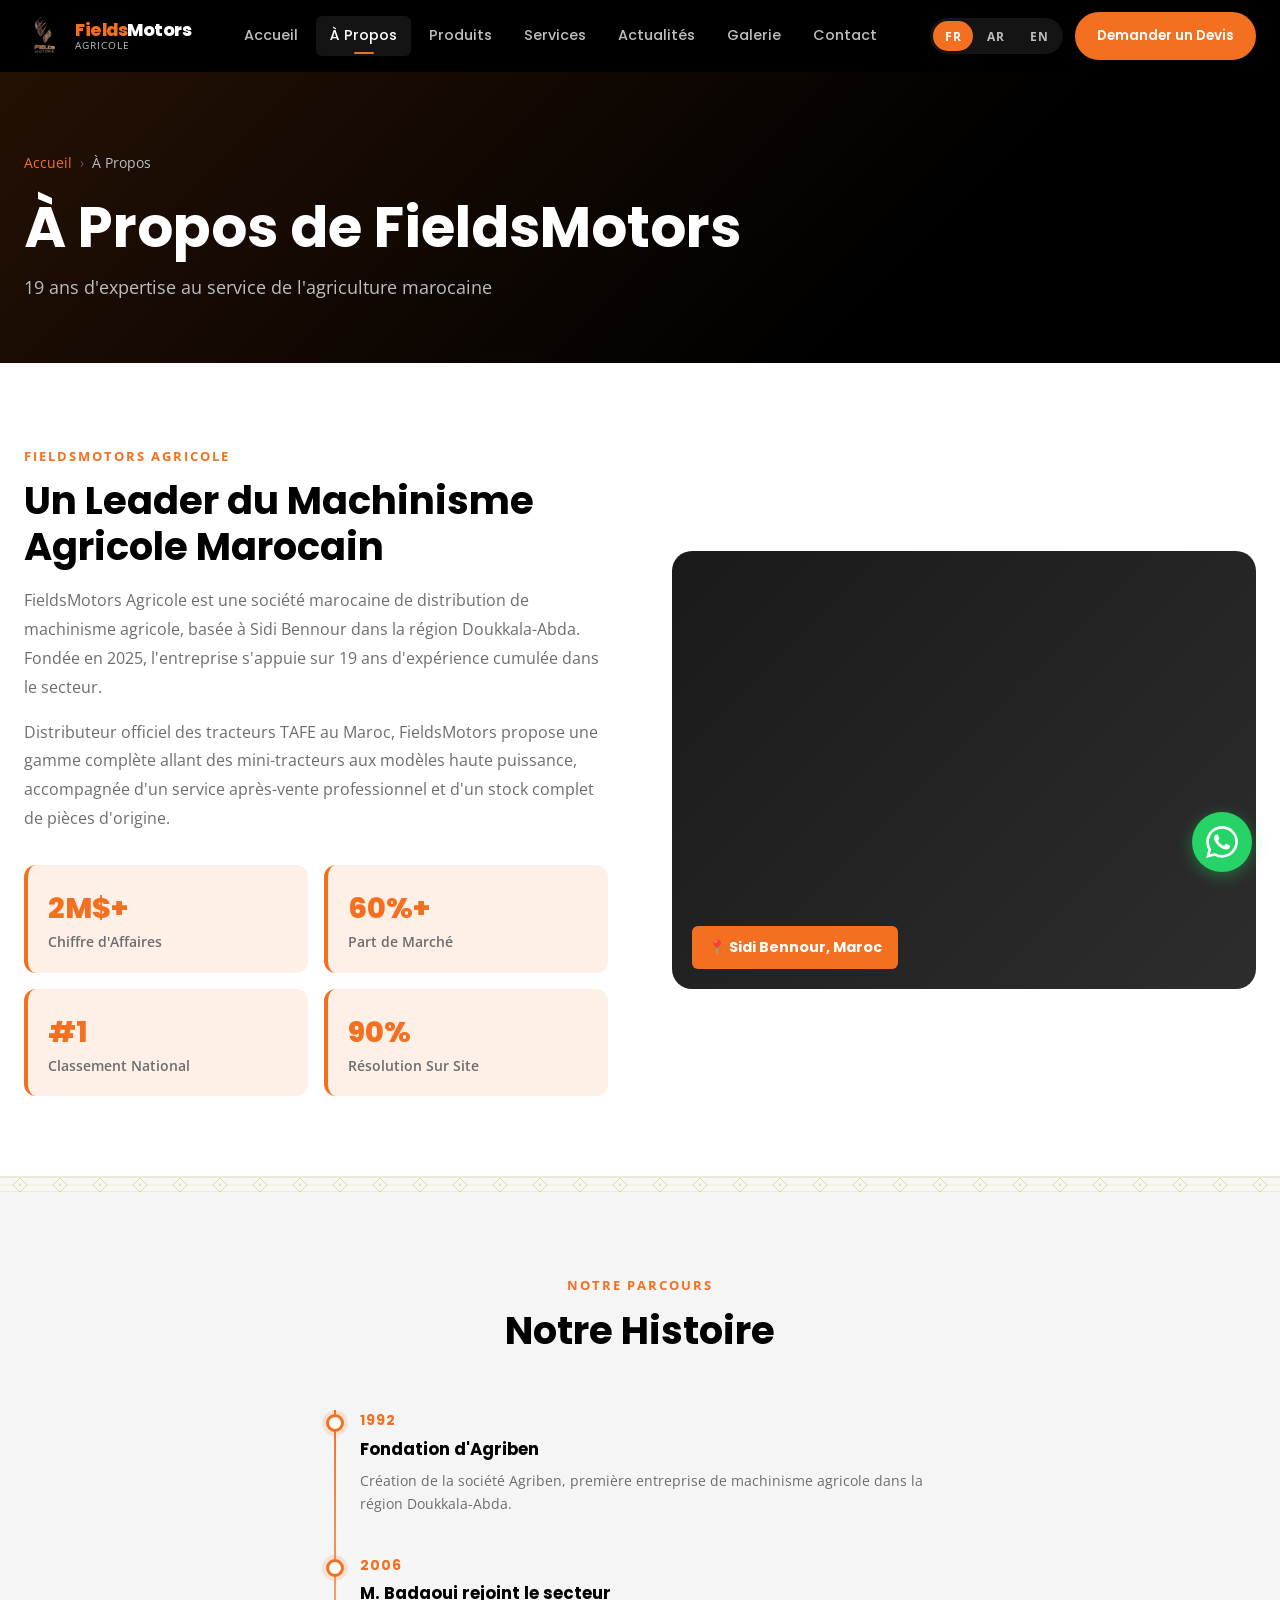
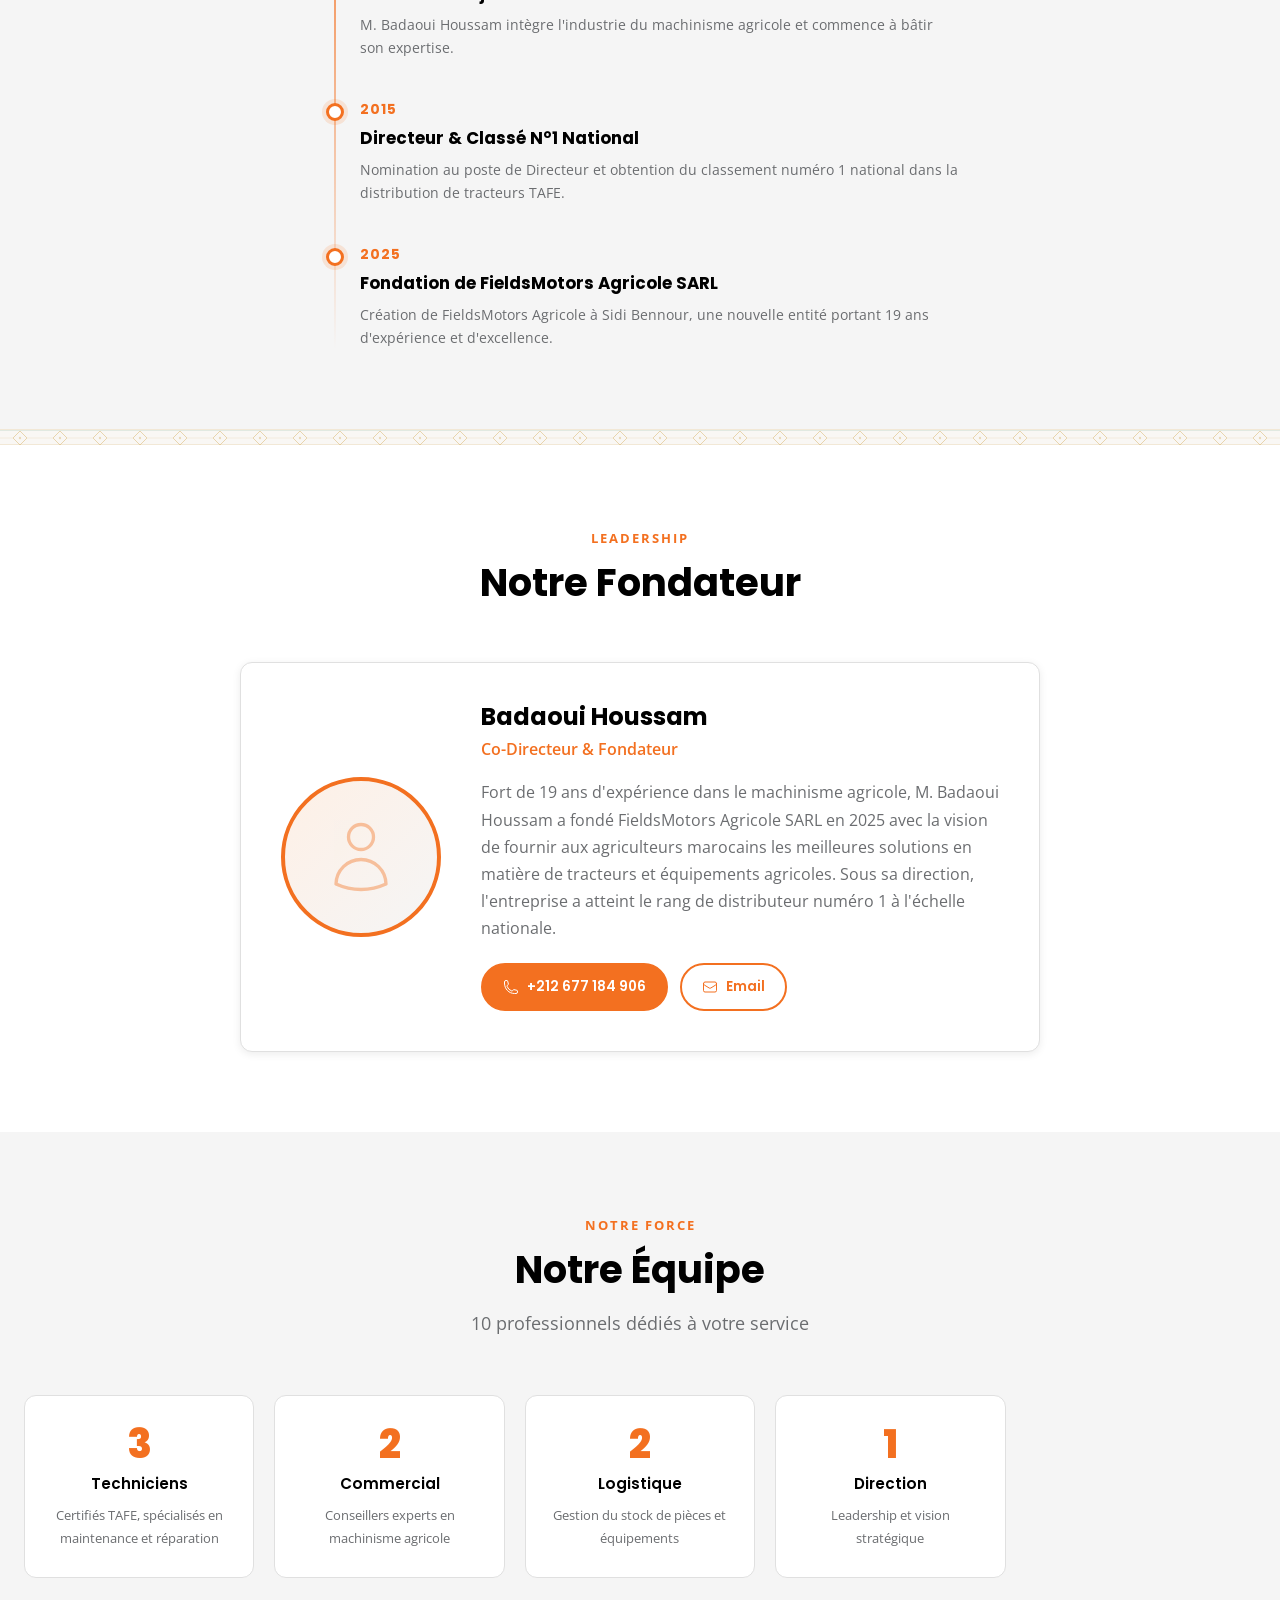
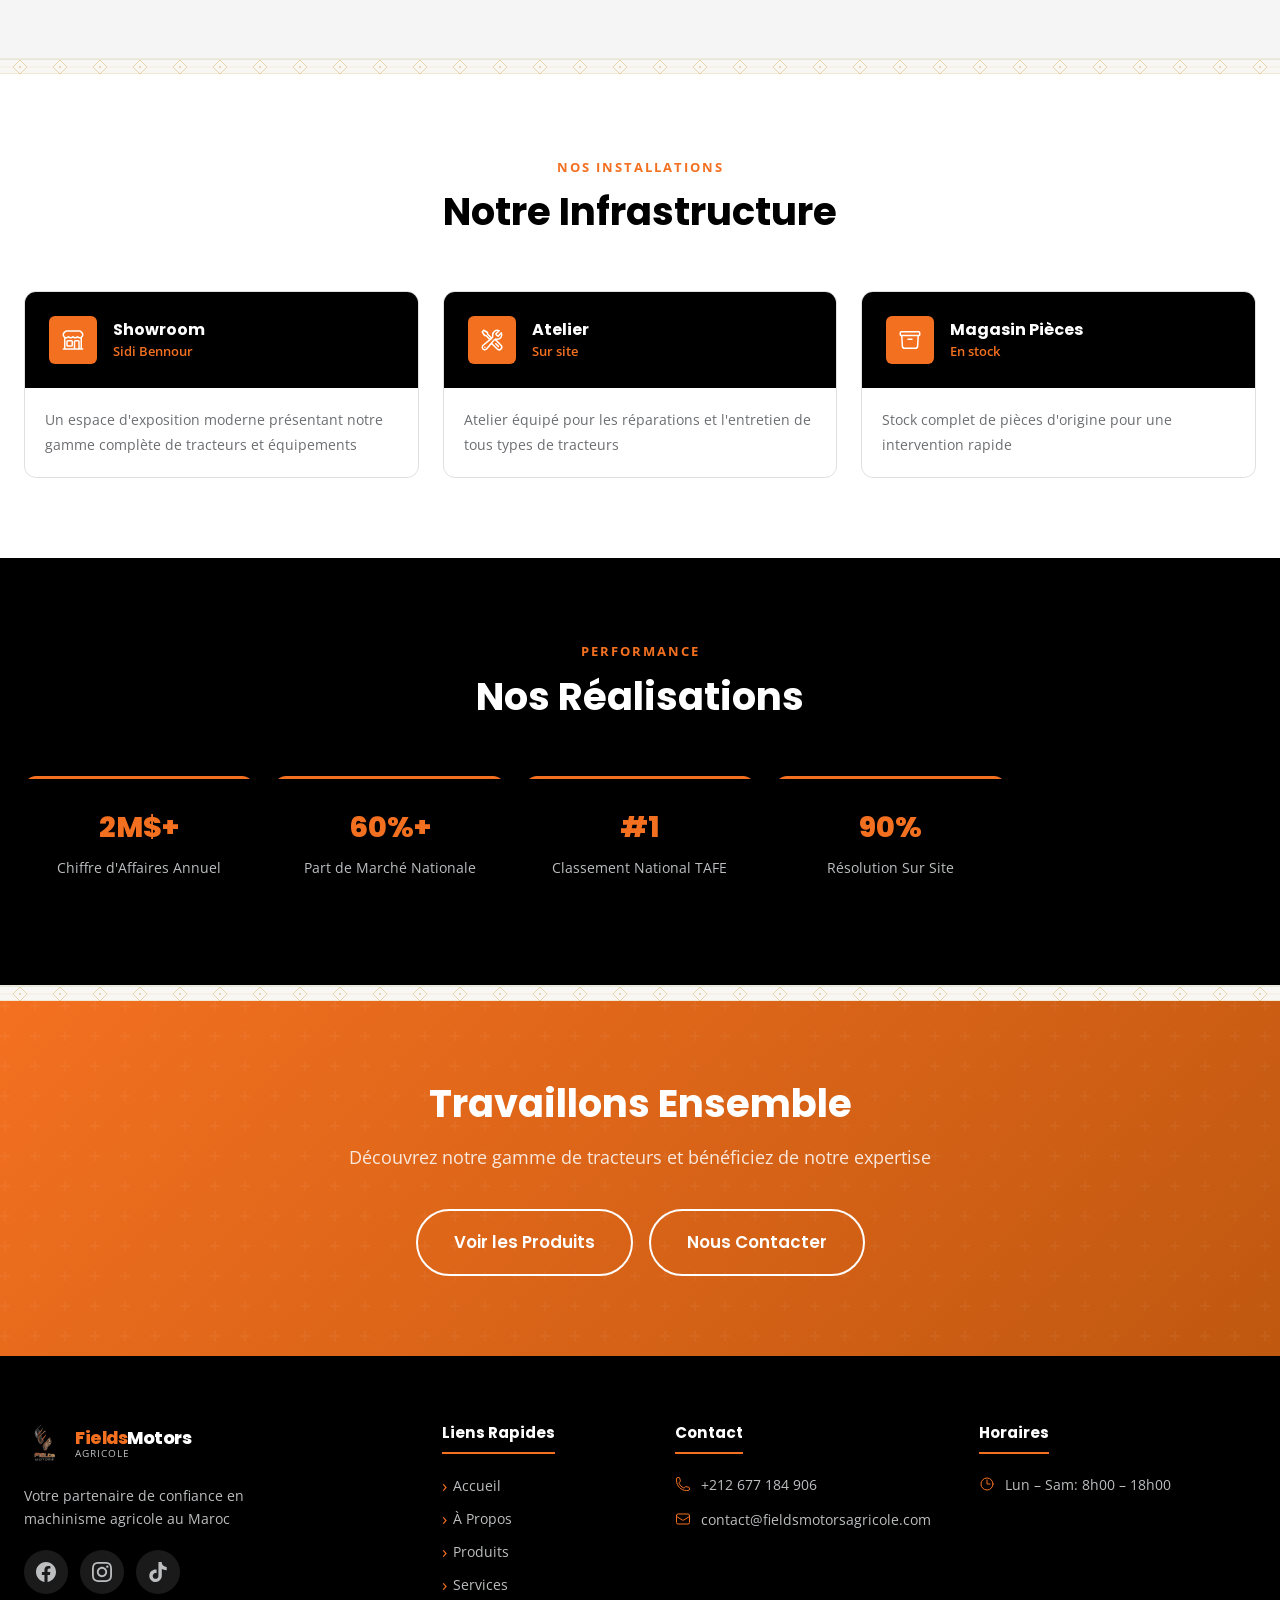
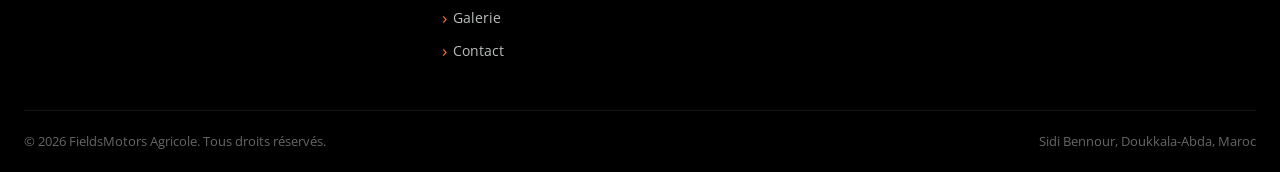
==== commit 036c21bb: "UX improvements: mobile buttons, equipment categories, 2RM/4RM toggle, email update - Mobile hero: b" ====
--- a/about.html
+++ b/about.html
@@ -1,4 +1,4 @@
-<!DOCTYPE html>
+﻿<!DOCTYPE html>
 <html lang="fr" dir="ltr">
 <head>
   <meta charset="UTF-8" />
@@ -196,7 +196,7 @@
                 <svg xmlns="http://www.w3.org/2000/svg" fill="none" viewBox="0 0 24 24" stroke-width="1.5" stroke="currentColor" style="width:16px;height:16px;" aria-hidden="true"><path stroke-linecap="round" stroke-linejoin="round" d="M2.25 6.75c0 8.284 6.716 15 15 15h2.25a2.25 2.25 0 002.25-2.25v-1.372c0-.516-.351-.966-.852-1.091l-4.423-1.106c-.44-.11-.902.055-1.173.417l-.97 1.293c-.282.376-.769.542-1.21.38a12.035 12.035 0 01-7.143-7.143c-.162-.441.004-.928.38-1.21l1.293-.97c.363-.271.527-.734.417-1.173L6.963 3.102a1.125 1.125 0 00-1.091-.852H4.5A2.25 2.25 0 002.25 4.5v2.25z" /></svg>
                 +212 677 184 906
               </a>
-              <a href="mailto:fieldsmotor.agri@gmail.com" class="btn btn-outline btn-sm">
+              <a href="mailto:contact@fieldsmotorsagricole.com" class="btn btn-outline btn-sm">
                 <svg xmlns="http://www.w3.org/2000/svg" fill="none" viewBox="0 0 24 24" stroke-width="1.5" stroke="currentColor" style="width:16px;height:16px;" aria-hidden="true"><path stroke-linecap="round" stroke-linejoin="round" d="M21.75 6.75v10.5a2.25 2.25 0 01-2.25 2.25h-15a2.25 2.25 0 01-2.25-2.25V6.75m19.5 0A2.25 2.25 0 0019.5 4.5h-15a2.25 2.25 0 00-2.25 2.25m19.5 0v.243a2.25 2.25 0 01-1.07 1.916l-7.5 4.615a2.25 2.25 0 01-2.36 0L3.32 8.91a2.25 2.25 0 01-1.07-1.916V6.75" /></svg>
                 Email
               </a>
@@ -353,7 +353,7 @@
           </div>
         </div>
         <div class="footer-col"><h4 data-i18n="footer.links_title">Liens Rapides</h4><nav class="footer-links"><a href="/" data-i18n="nav.home">Accueil</a><a href="/about.html" data-i18n="nav.about">À Propos</a><a href="/products.html" data-i18n="nav.products">Produits</a><a href="/services.html" data-i18n="nav.services">Services</a><a href="/gallery.html" data-i18n="nav.gallery">Galerie</a><a href="/contact.html" data-i18n="nav.contact">Contact</a></nav></div>
-        <div class="footer-col"><h4 data-i18n="footer.contact_title">Contact</h4><div class="footer-contact-items"><div class="footer-contact-item"><svg xmlns="http://www.w3.org/2000/svg" fill="none" viewBox="0 0 24 24" stroke-width="1.5" stroke="currentColor" aria-hidden="true"><path stroke-linecap="round" stroke-linejoin="round" d="M2.25 6.75c0 8.284 6.716 15 15 15h2.25a2.25 2.25 0 002.25-2.25v-1.372c0-.516-.351-.966-.852-1.091l-4.423-1.106c-.44-.11-.902.055-1.173.417l-.97 1.293c-.282.376-.769.542-1.21.38a12.035 12.035 0 01-7.143-7.143c-.162-.441.004-.928.38-1.21l1.293-.97c.363-.271.527-.734.417-1.173L6.963 3.102a1.125 1.125 0 00-1.091-.852H4.5A2.25 2.25 0 002.25 4.5v2.25z" /></svg><a href="tel:+212677184906">+212 677 184 906</a></div><div class="footer-contact-item"><svg xmlns="http://www.w3.org/2000/svg" fill="none" viewBox="0 0 24 24" stroke-width="1.5" stroke="currentColor" aria-hidden="true"><path stroke-linecap="round" stroke-linejoin="round" d="M21.75 6.75v10.5a2.25 2.25 0 01-2.25 2.25h-15a2.25 2.25 0 01-2.25-2.25V6.75m19.5 0A2.25 2.25 0 0019.5 4.5h-15a2.25 2.25 0 00-2.25 2.25m19.5 0v.243a2.25 2.25 0 01-1.07 1.916l-7.5 4.615a2.25 2.25 0 01-2.36 0L3.32 8.91a2.25 2.25 0 01-1.07-1.916V6.75" /></svg><a href="mailto:fieldsmotor.agri@gmail.com">fieldsmotor.agri@gmail.com</a></div></div></div>
+        <div class="footer-col"><h4 data-i18n="footer.contact_title">Contact</h4><div class="footer-contact-items"><div class="footer-contact-item"><svg xmlns="http://www.w3.org/2000/svg" fill="none" viewBox="0 0 24 24" stroke-width="1.5" stroke="currentColor" aria-hidden="true"><path stroke-linecap="round" stroke-linejoin="round" d="M2.25 6.75c0 8.284 6.716 15 15 15h2.25a2.25 2.25 0 002.25-2.25v-1.372c0-.516-.351-.966-.852-1.091l-4.423-1.106c-.44-.11-.902.055-1.173.417l-.97 1.293c-.282.376-.769.542-1.21.38a12.035 12.035 0 01-7.143-7.143c-.162-.441.004-.928.38-1.21l1.293-.97c.363-.271.527-.734.417-1.173L6.963 3.102a1.125 1.125 0 00-1.091-.852H4.5A2.25 2.25 0 002.25 4.5v2.25z" /></svg><a href="tel:+212677184906">+212 677 184 906</a></div><div class="footer-contact-item"><svg xmlns="http://www.w3.org/2000/svg" fill="none" viewBox="0 0 24 24" stroke-width="1.5" stroke="currentColor" aria-hidden="true"><path stroke-linecap="round" stroke-linejoin="round" d="M21.75 6.75v10.5a2.25 2.25 0 01-2.25 2.25h-15a2.25 2.25 0 01-2.25-2.25V6.75m19.5 0A2.25 2.25 0 0019.5 4.5h-15a2.25 2.25 0 00-2.25 2.25m19.5 0v.243a2.25 2.25 0 01-1.07 1.916l-7.5 4.615a2.25 2.25 0 01-2.36 0L3.32 8.91a2.25 2.25 0 01-1.07-1.916V6.75" /></svg><a href="mailto:contact@fieldsmotorsagricole.com">contact@fieldsmotorsagricole.com</a></div></div></div>
         <div class="footer-col"><h4>Horaires</h4><div class="footer-contact-items"><div class="footer-contact-item"><svg xmlns="http://www.w3.org/2000/svg" fill="none" viewBox="0 0 24 24" stroke-width="1.5" stroke="currentColor" aria-hidden="true"><path stroke-linecap="round" stroke-linejoin="round" d="M12 6v6h4.5m4.5 0a9 9 0 11-18 0 9 9 0 0118 0z" /></svg><span data-i18n="contact.hours">Lun – Sam: 8h00 – 18h00</span></div></div></div>
       </div>
       <div class="footer-bottom">
@@ -372,3 +372,4 @@
   <script>document.getElementById('footer-year').textContent = new Date().getFullYear();</script>
 </body>
 </html>
+
--- a/assets/css/main.css
+++ b/assets/css/main.css
@@ -2180,7 +2180,17 @@
 
   .footer-grid { grid-template-columns: 1fr; }
 
-  .hero-actions { flex-direction: column; }
+  .hero-actions {
+    flex-direction: row;
+    flex-wrap: wrap;
+    gap: 10px;
+    justify-content: flex-start;
+  }
+  .hero-actions .btn-lg {
+    padding: 10px 18px;
+    font-size: 0.82rem;
+    letter-spacing: 0;
+  }
 
   .contact-info-grid { grid-template-columns: 1fr; }
 
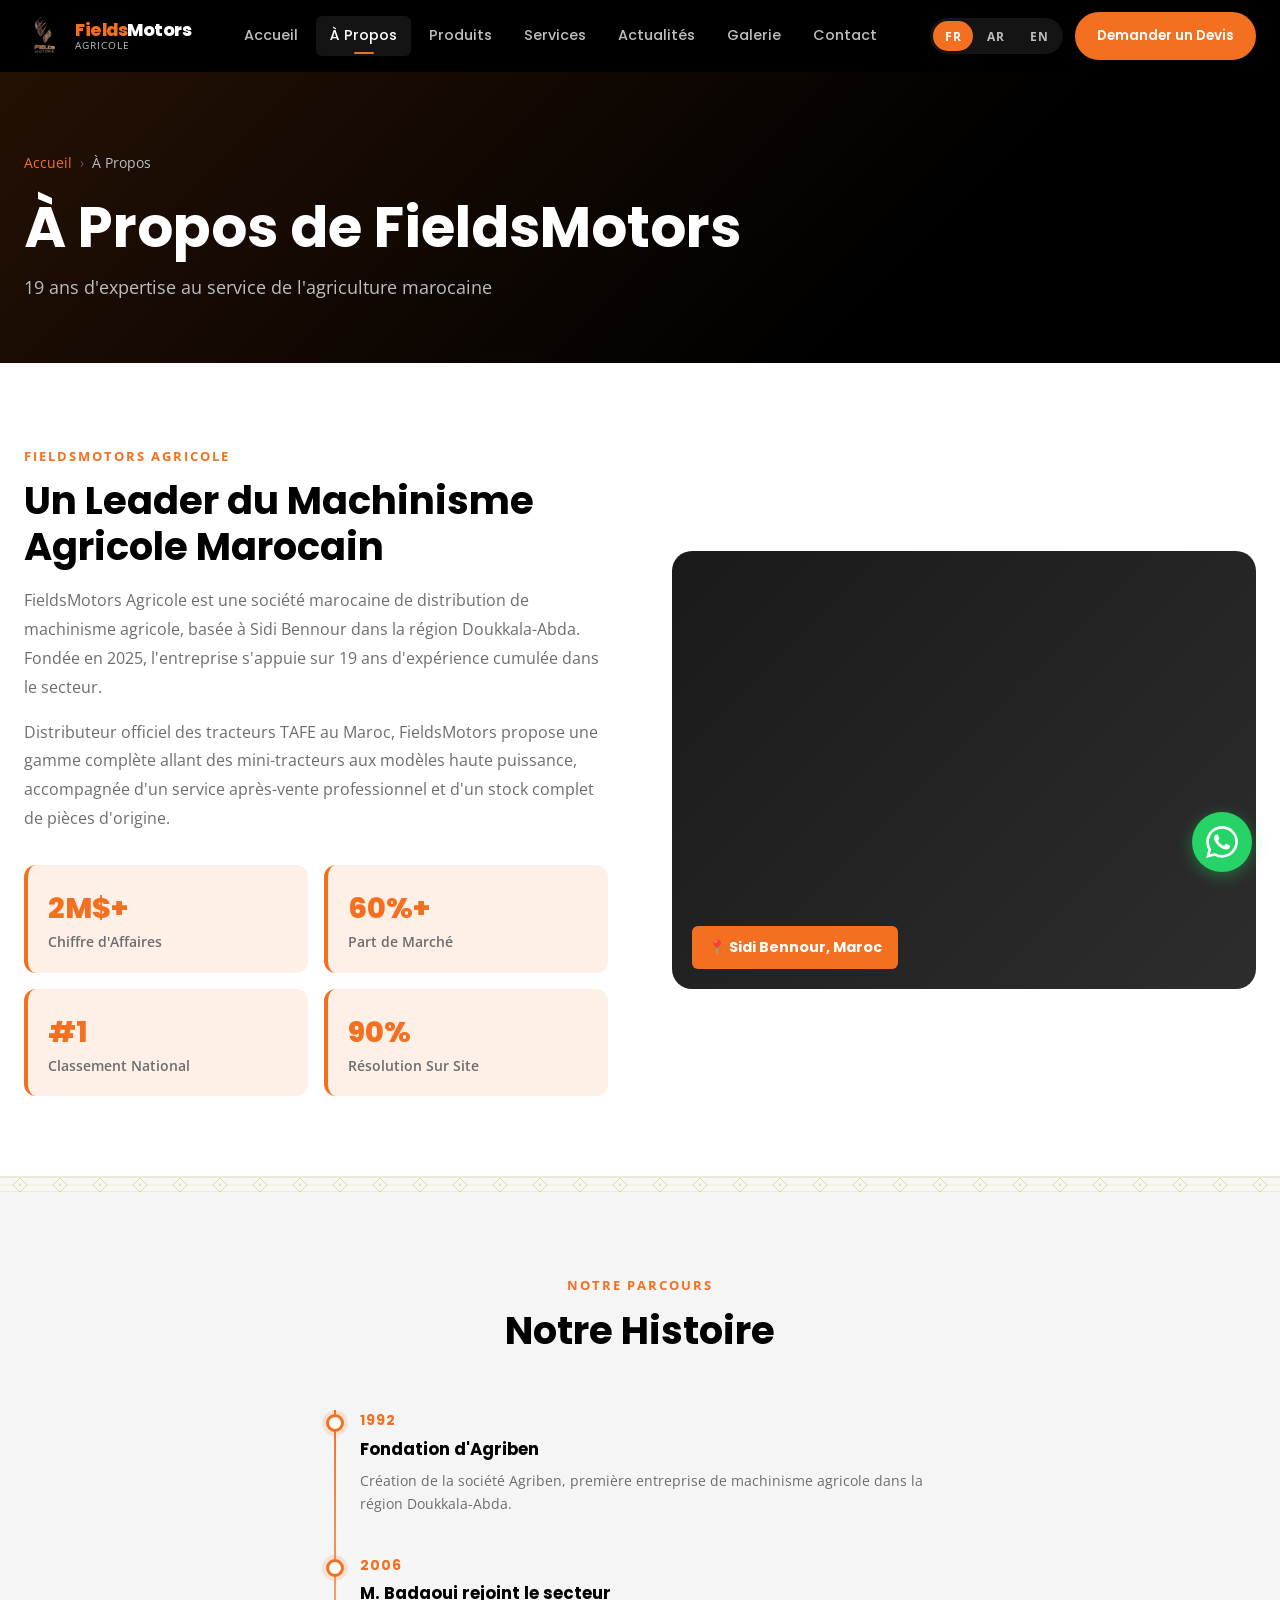
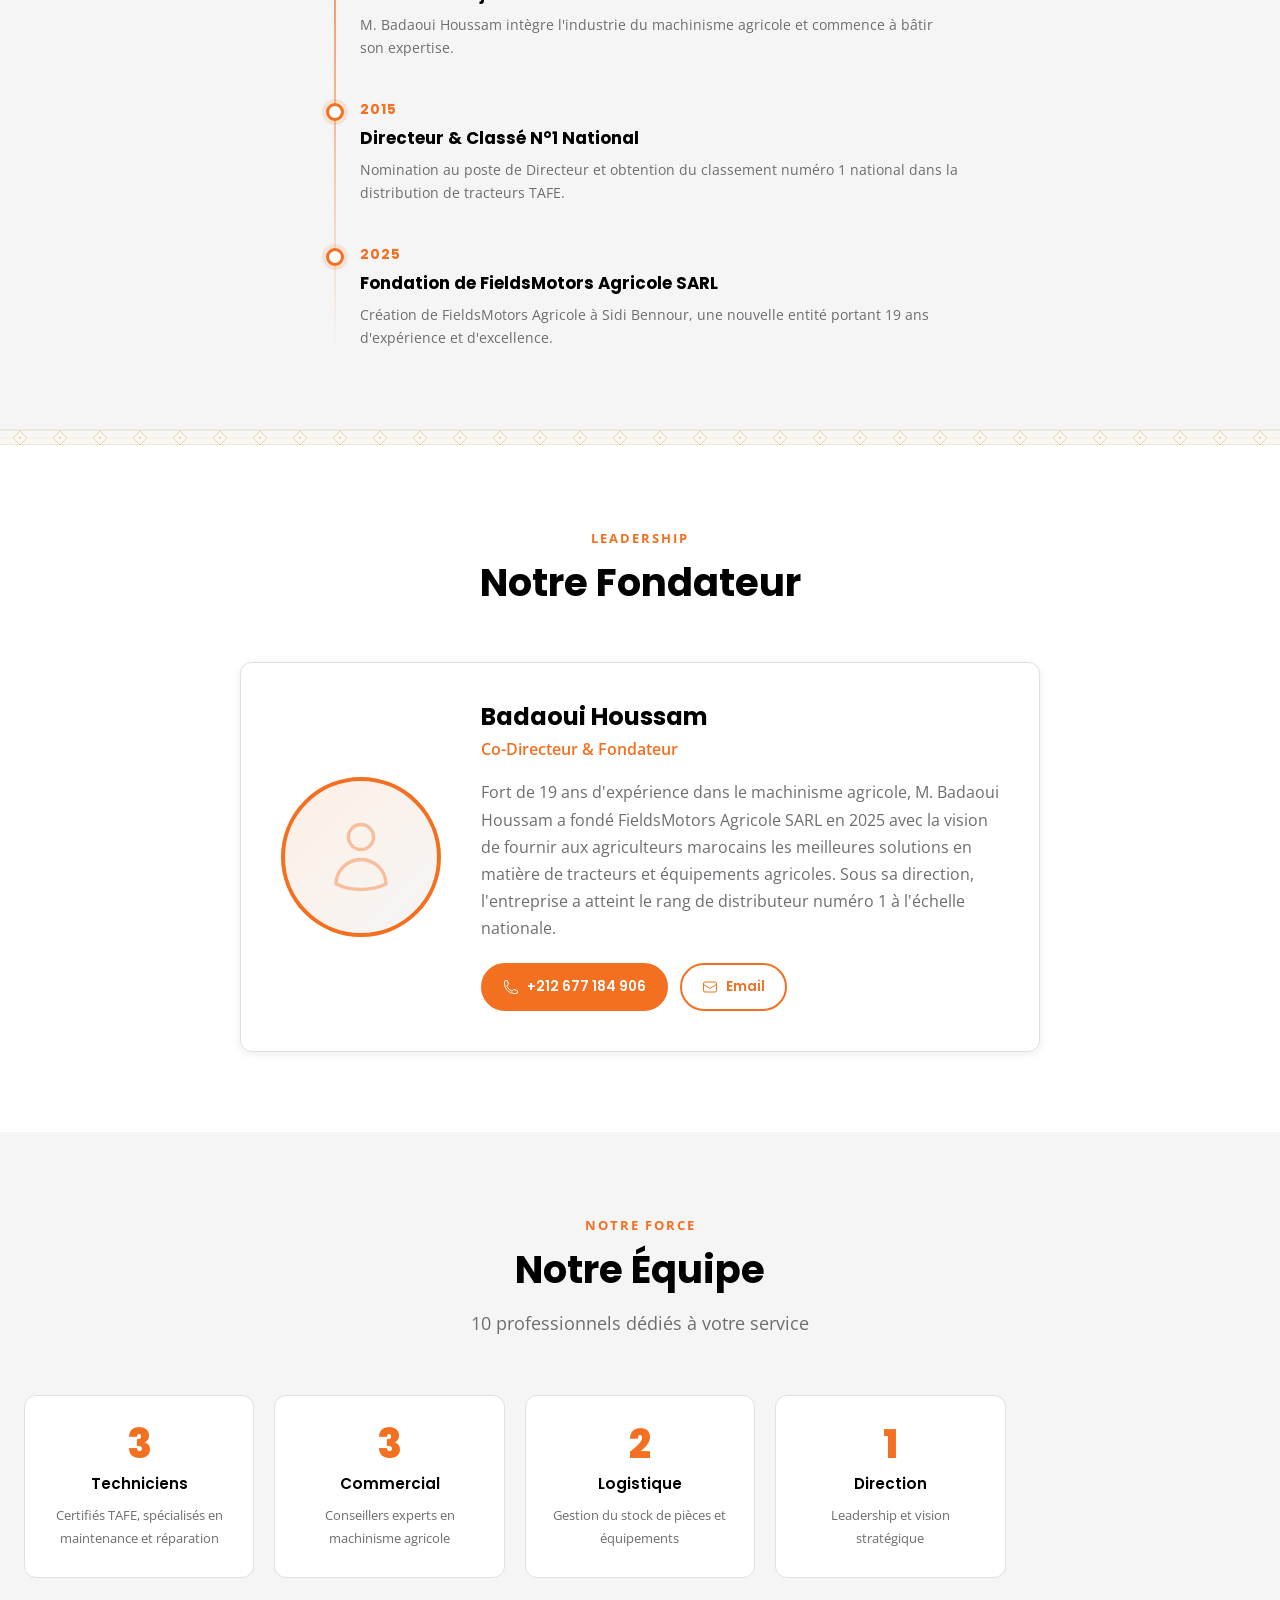
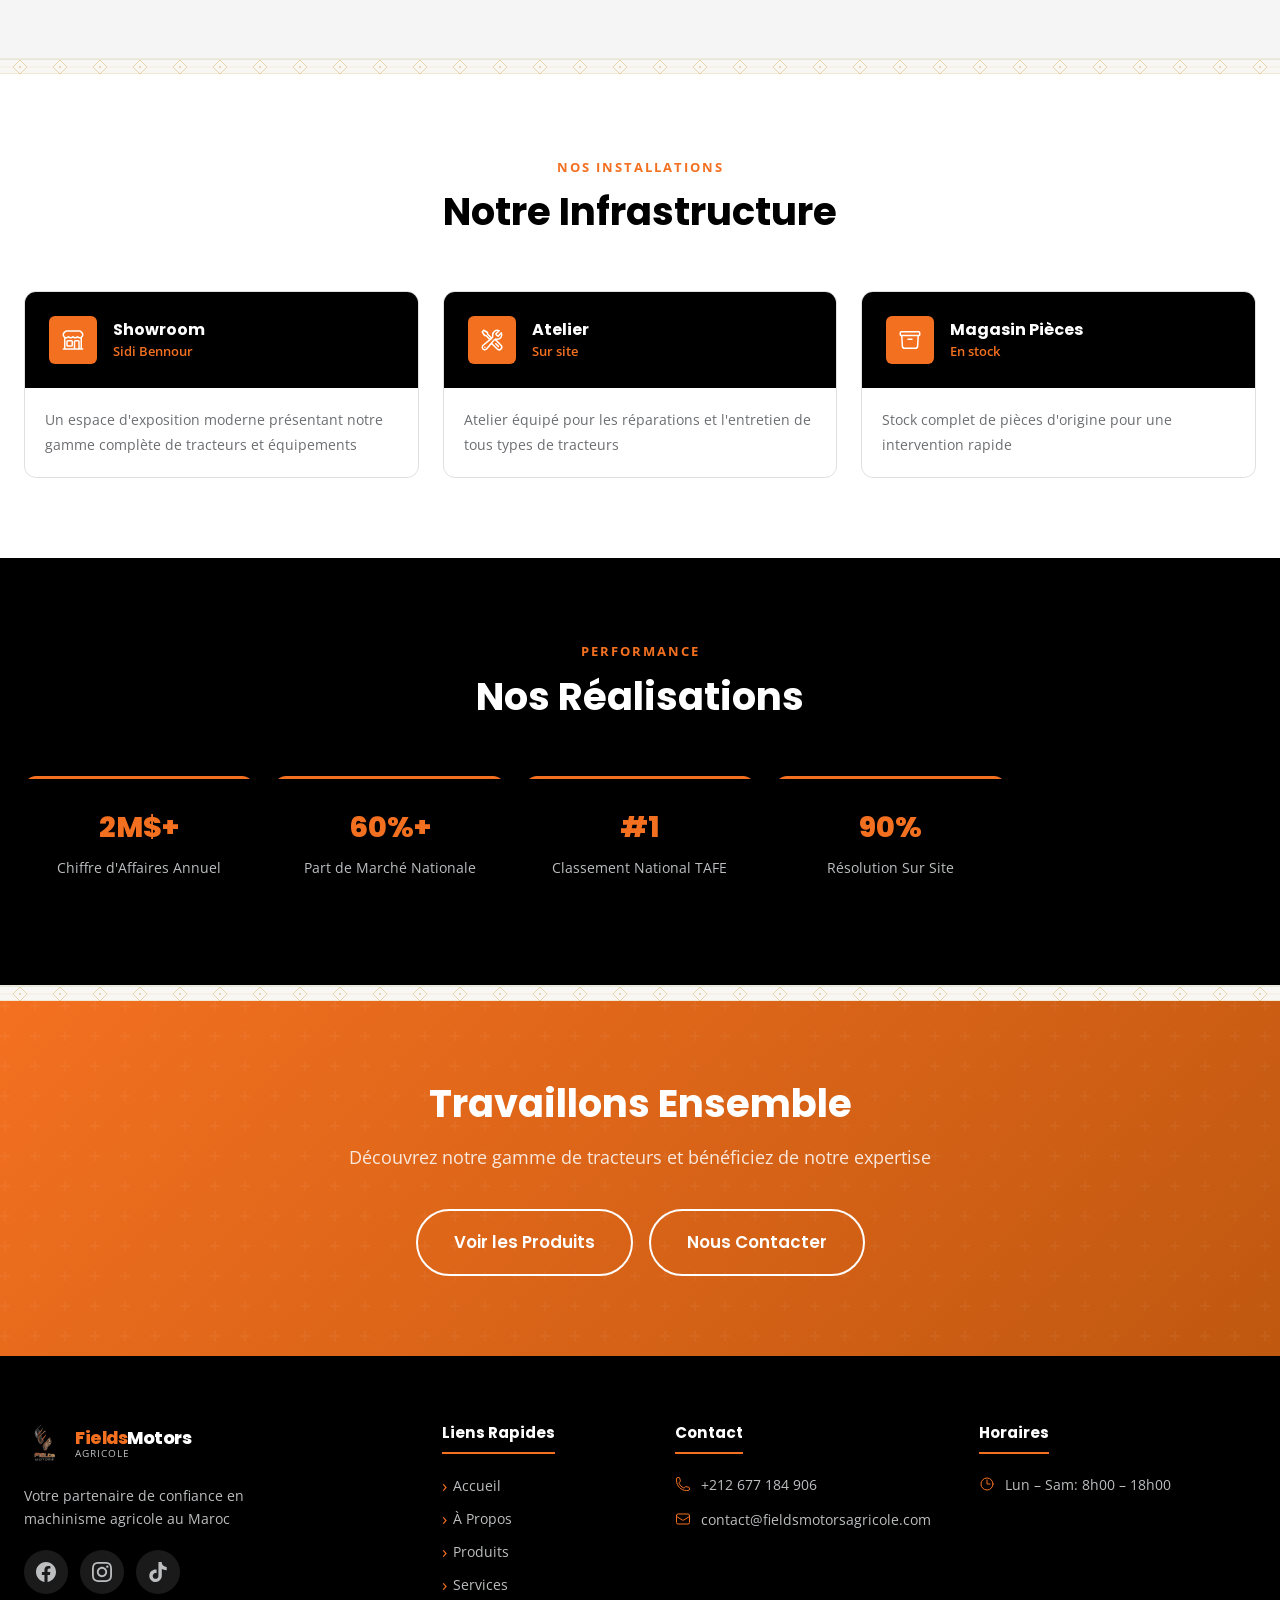
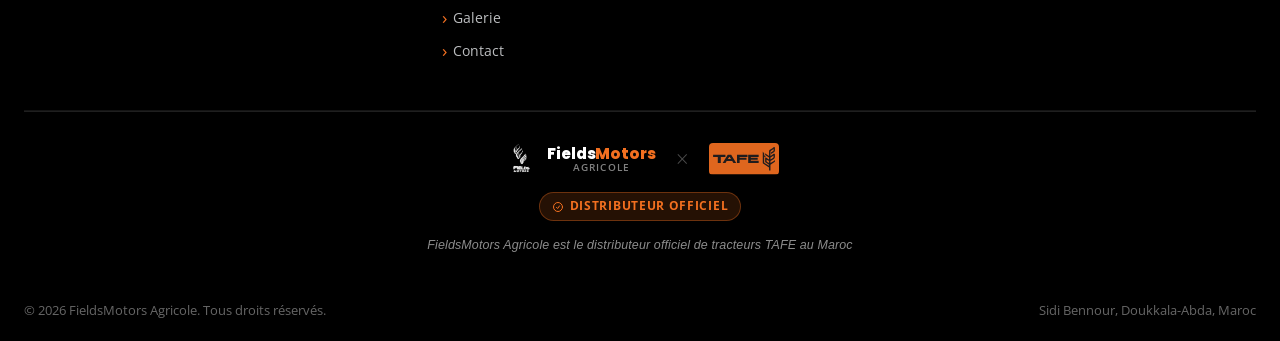
==== commit 1a1be2dd: "Add TAFE official distributor strip to all page footers - Added TAFE logo SVG to assets - Footer now" ====
--- a/about.html
+++ b/about.html
@@ -356,6 +356,25 @@
         <div class="footer-col"><h4 data-i18n="footer.contact_title">Contact</h4><div class="footer-contact-items"><div class="footer-contact-item"><svg xmlns="http://www.w3.org/2000/svg" fill="none" viewBox="0 0 24 24" stroke-width="1.5" stroke="currentColor" aria-hidden="true"><path stroke-linecap="round" stroke-linejoin="round" d="M2.25 6.75c0 8.284 6.716 15 15 15h2.25a2.25 2.25 0 002.25-2.25v-1.372c0-.516-.351-.966-.852-1.091l-4.423-1.106c-.44-.11-.902.055-1.173.417l-.97 1.293c-.282.376-.769.542-1.21.38a12.035 12.035 0 01-7.143-7.143c-.162-.441.004-.928.38-1.21l1.293-.97c.363-.271.527-.734.417-1.173L6.963 3.102a1.125 1.125 0 00-1.091-.852H4.5A2.25 2.25 0 002.25 4.5v2.25z" /></svg><a href="tel:+212677184906">+212 677 184 906</a></div><div class="footer-contact-item"><svg xmlns="http://www.w3.org/2000/svg" fill="none" viewBox="0 0 24 24" stroke-width="1.5" stroke="currentColor" aria-hidden="true"><path stroke-linecap="round" stroke-linejoin="round" d="M21.75 6.75v10.5a2.25 2.25 0 01-2.25 2.25h-15a2.25 2.25 0 01-2.25-2.25V6.75m19.5 0A2.25 2.25 0 0019.5 4.5h-15a2.25 2.25 0 00-2.25 2.25m19.5 0v.243a2.25 2.25 0 01-1.07 1.916l-7.5 4.615a2.25 2.25 0 01-2.36 0L3.32 8.91a2.25 2.25 0 01-1.07-1.916V6.75" /></svg><a href="mailto:contact@fieldsmotorsagricole.com">contact@fieldsmotorsagricole.com</a></div></div></div>
         <div class="footer-col"><h4>Horaires</h4><div class="footer-contact-items"><div class="footer-contact-item"><svg xmlns="http://www.w3.org/2000/svg" fill="none" viewBox="0 0 24 24" stroke-width="1.5" stroke="currentColor" aria-hidden="true"><path stroke-linecap="round" stroke-linejoin="round" d="M12 6v6h4.5m4.5 0a9 9 0 11-18 0 9 9 0 0118 0z" /></svg><span data-i18n="contact.hours">Lun – Sam: 8h00 – 18h00</span></div></div></div>
       </div>
+      <!-- Official Distributor Strip -->
+      <div class="footer-distributor">
+        <div class="footer-dist-logos">
+          <a href="/" class="footer-dist-logo-fm" aria-label="FieldsMotors Agricole">
+            <img src="/assets/images/logo.png" alt="FieldsMotors Logo" width="38" height="38" onerror="this.style.display='none'" />
+            <div class="logo-text">
+              <span class="logo-name">Fields<span>Motors</span></span>
+              <span class="logo-tagline">Agricole</span>
+            </div>
+          </a>
+          <span class="footer-dist-sep" aria-hidden="true">×</span>
+          <img src="/assets/images/tafe-logo.svg" alt="TAFE Tractors" class="footer-dist-logo-tafe" />
+        </div>
+        <span class="footer-dist-badge">
+          <svg xmlns="http://www.w3.org/2000/svg" fill="none" viewBox="0 0 24 24" stroke-width="2" stroke="currentColor" style="width:12px;height:12px;" aria-hidden="true"><path stroke-linecap="round" stroke-linejoin="round" d="M9 12.75L11.25 15 15 9.75M21 12a9 9 0 11-18 0 9 9 0 0118 0z"/></svg>
+          Distributeur Officiel
+        </span>
+        <p class="footer-dist-text">FieldsMotors Agricole est le distributeur officiel de tracteurs TAFE au Maroc</p>
+      </div>
       <div class="footer-bottom">
         <span>© <span id="footer-year"></span> FieldsMotors Agricole. Tous droits réservés.</span>
         <span>Sidi Bennour, Doukkala-Abda, Maroc</span>
@@ -373,3 +392,4 @@
 </body>
 </html>
 
+
--- a/assets/css/main.css
+++ b/assets/css/main.css
@@ -1943,6 +1943,100 @@
 }
 
 .footer-bottom a:hover { color: var(--color-white); }
+
+/* ── Official Distributor Strip (footer) ── */
+.footer-distributor {
+  border-top: 1px solid rgba(255,255,255,0.12);
+  padding: 28px 0 24px;
+  display: flex;
+  flex-direction: column;
+  align-items: center;
+  gap: 14px;
+  text-align: center;
+}
+
+.footer-dist-logos {
+  display: flex;
+  align-items: center;
+  gap: 20px;
+}
+
+.footer-dist-logo-fm {
+  display: flex;
+  align-items: center;
+  gap: 8px;
+  text-decoration: none;
+}
+
+.footer-dist-logo-fm img {
+  height: 38px;
+  width: 38px;
+  object-fit: contain;
+  filter: brightness(0) invert(1);
+  opacity: 0.9;
+}
+
+.footer-dist-logo-fm .logo-text {
+  display: flex;
+  flex-direction: column;
+}
+
+.footer-dist-logo-fm .logo-name {
+  font-family: var(--font-heading);
+  font-size: 0.95rem;
+  font-weight: 800;
+  color: var(--color-white);
+  letter-spacing: -0.01em;
+}
+
+.footer-dist-logo-fm .logo-name span {
+  color: var(--color-orange);
+}
+
+.footer-dist-logo-fm .logo-tagline {
+  font-size: 0.6rem;
+  font-weight: 600;
+  letter-spacing: 0.12em;
+  text-transform: uppercase;
+  color: rgba(255,255,255,0.5);
+}
+
+.footer-dist-sep {
+  font-size: 1.4rem;
+  font-weight: 200;
+  color: rgba(255,255,255,0.3);
+  line-height: 1;
+}
+
+.footer-dist-logo-tafe {
+  height: 32px;
+  width: auto;
+  border-radius: 4px;
+  opacity: 0.92;
+}
+
+.footer-dist-text {
+  margin: 0;
+  font-size: 0.78rem;
+  color: rgba(255,255,255,0.55);
+  font-style: italic;
+  letter-spacing: 0.01em;
+}
+
+.footer-dist-badge {
+  display: inline-flex;
+  align-items: center;
+  gap: 6px;
+  background: rgba(243,112,32,0.15);
+  border: 1px solid rgba(243,112,32,0.35);
+  border-radius: 99px;
+  padding: 4px 12px;
+  font-size: 0.72rem;
+  font-weight: 700;
+  color: var(--color-orange);
+  text-transform: uppercase;
+  letter-spacing: 0.06em;
+}
 
 /* ── Scroll Reveal Animations ── */
 .reveal {
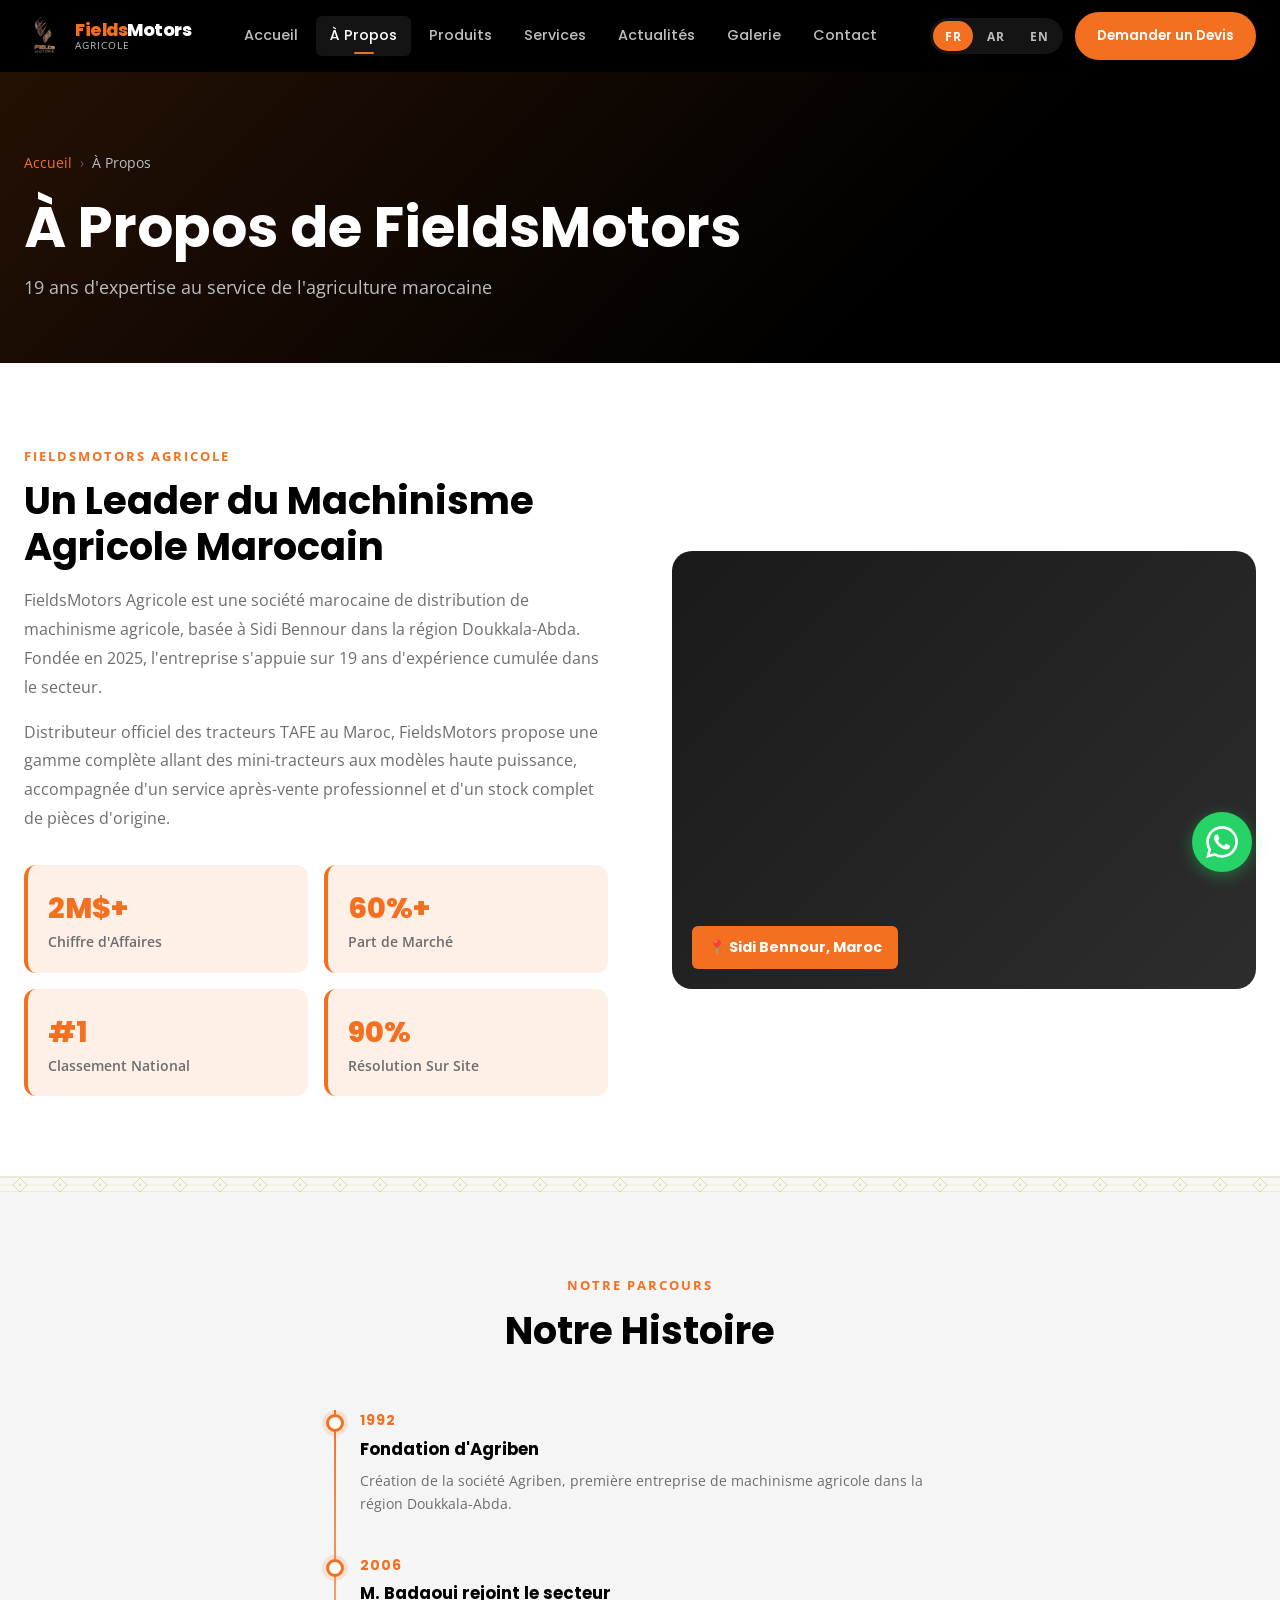
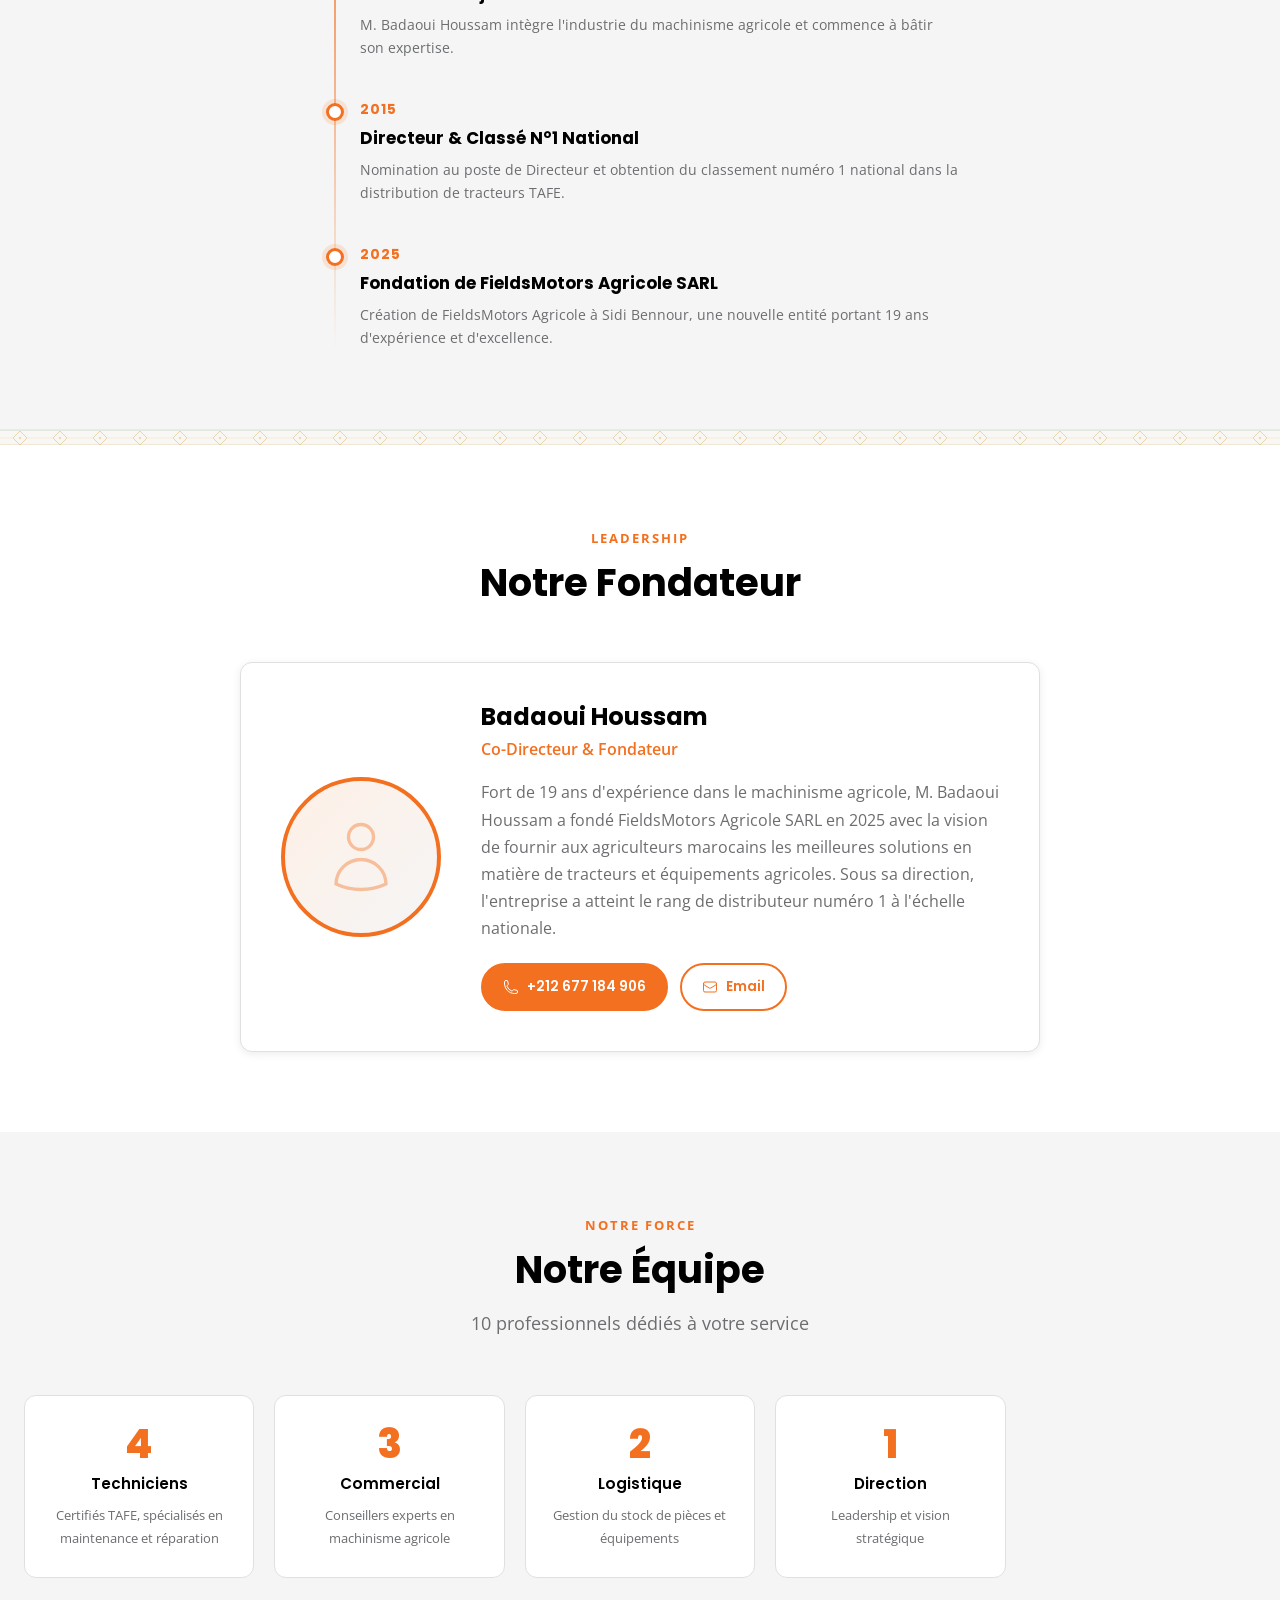
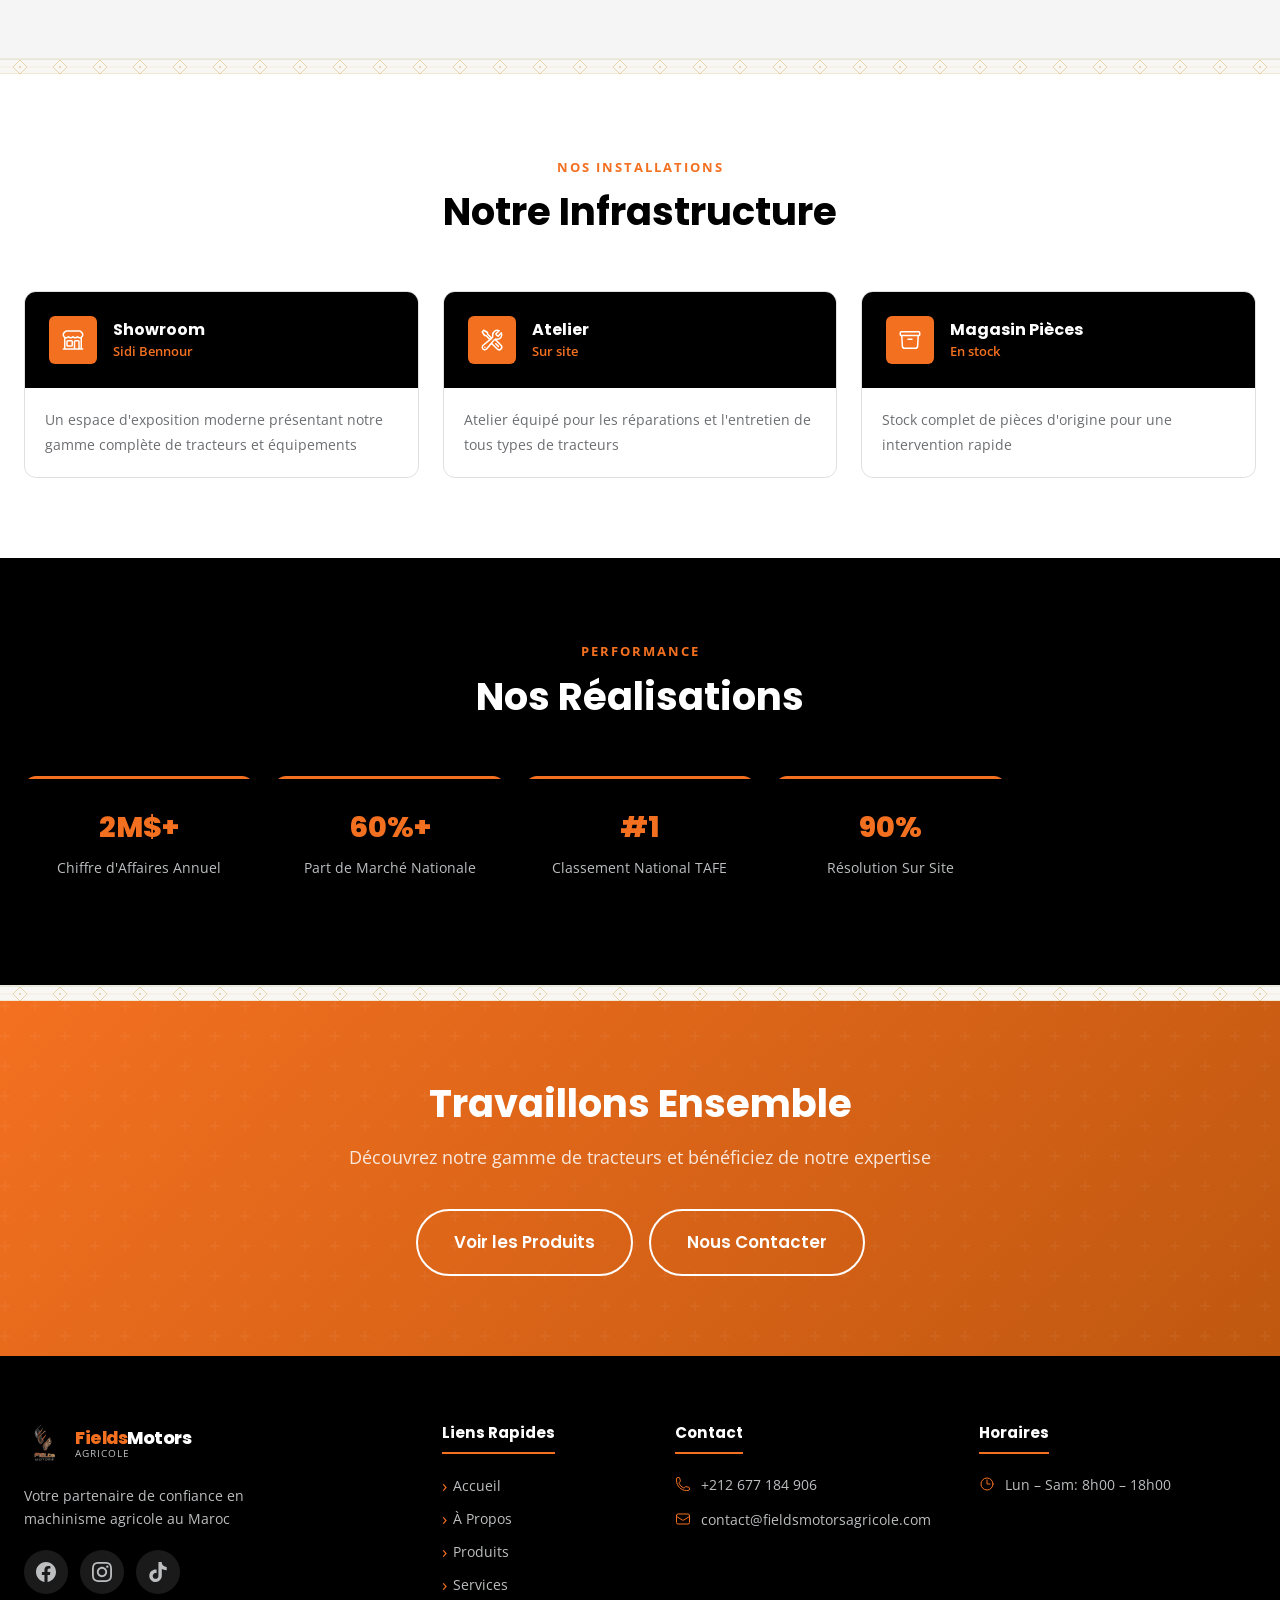
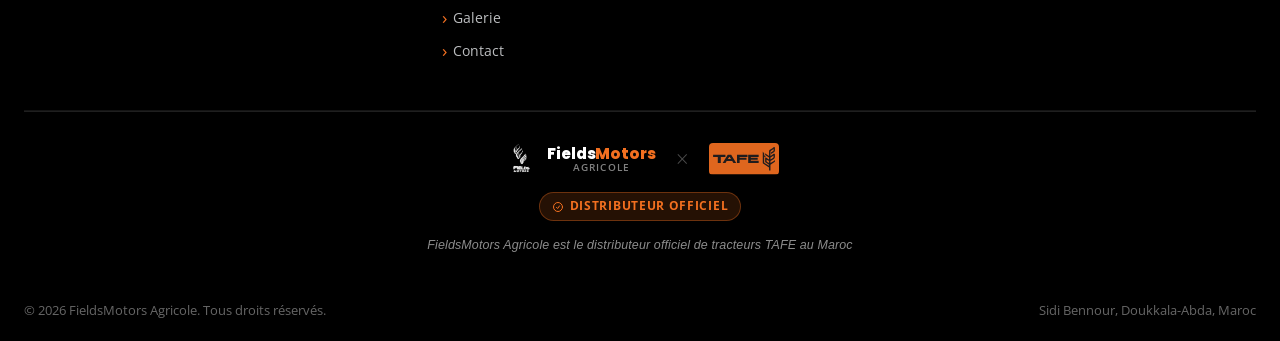
==== commit 4c757760: "feat(i18n): synchronize all pages with full trilingual support - Add translation keys (FR/AR/EN) for" ====
--- a/about.html
+++ b/about.html
@@ -371,9 +371,9 @@
         </div>
         <span class="footer-dist-badge">
           <svg xmlns="http://www.w3.org/2000/svg" fill="none" viewBox="0 0 24 24" stroke-width="2" stroke="currentColor" style="width:12px;height:12px;" aria-hidden="true"><path stroke-linecap="round" stroke-linejoin="round" d="M9 12.75L11.25 15 15 9.75M21 12a9 9 0 11-18 0 9 9 0 0118 0z"/></svg>
-          Distributeur Officiel
+          <span data-i18n="footer.dist_badge">Distributeur Officiel</span>
         </span>
-        <p class="footer-dist-text">FieldsMotors Agricole est le distributeur officiel de tracteurs TAFE au Maroc</p>
+        <p class="footer-dist-text" data-i18n="footer.dist_text">FieldsMotors Agricole est le distributeur officiel de tracteurs TAFE au Maroc</p>
       </div>
       <div class="footer-bottom">
         <span>© <span id="footer-year"></span> FieldsMotors Agricole. Tous droits réservés.</span>
